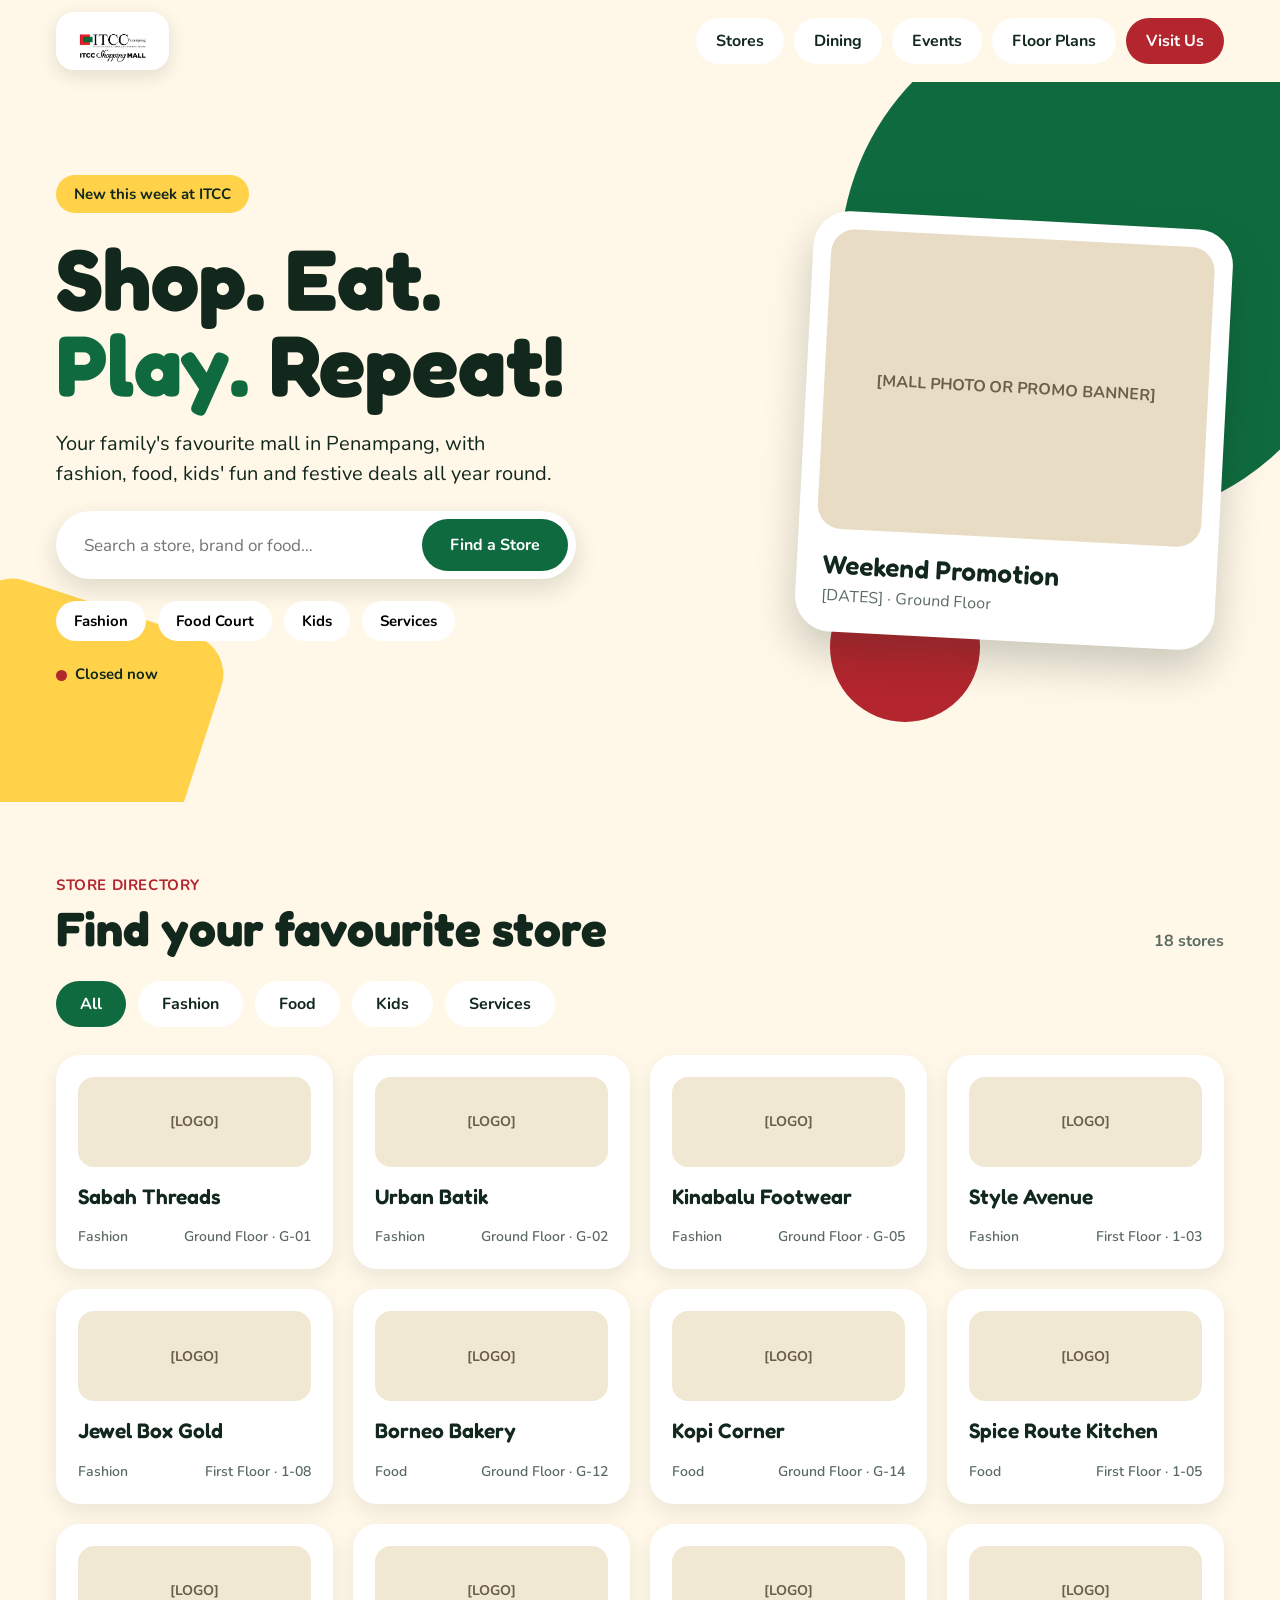
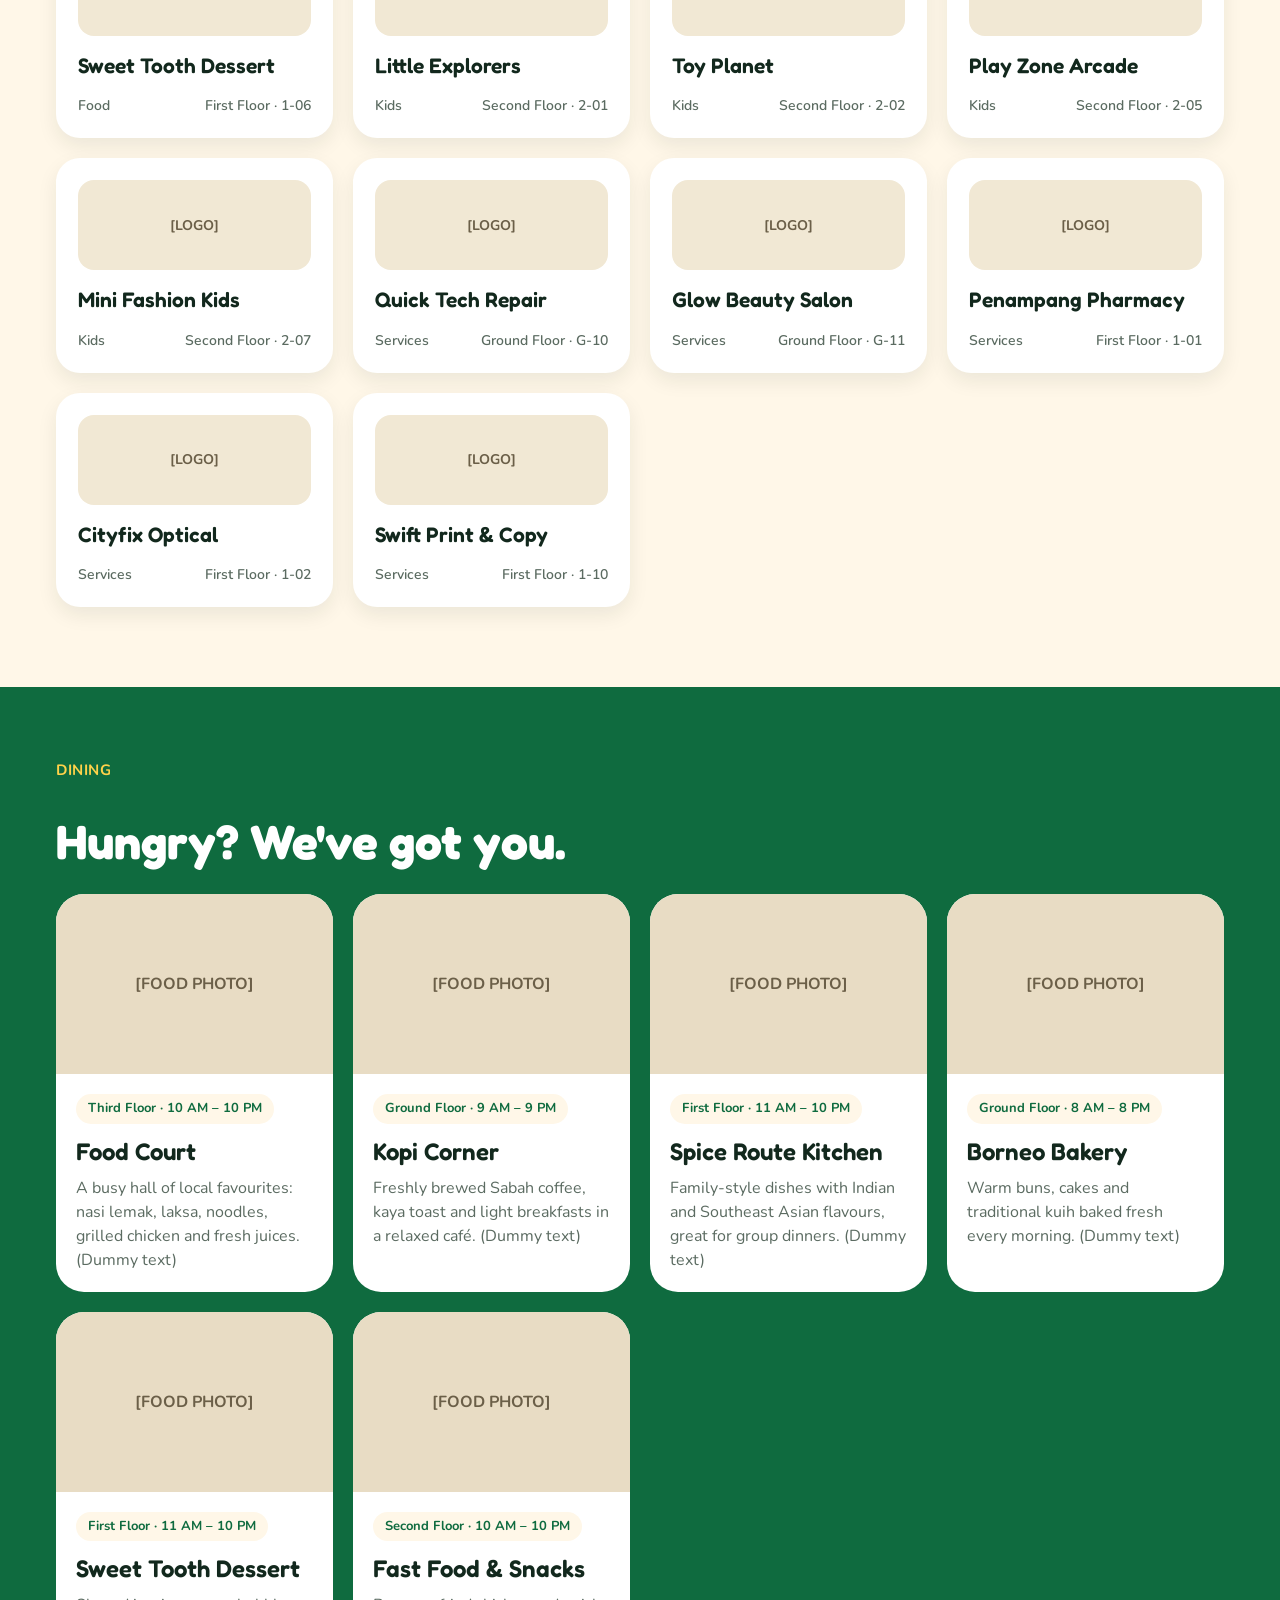
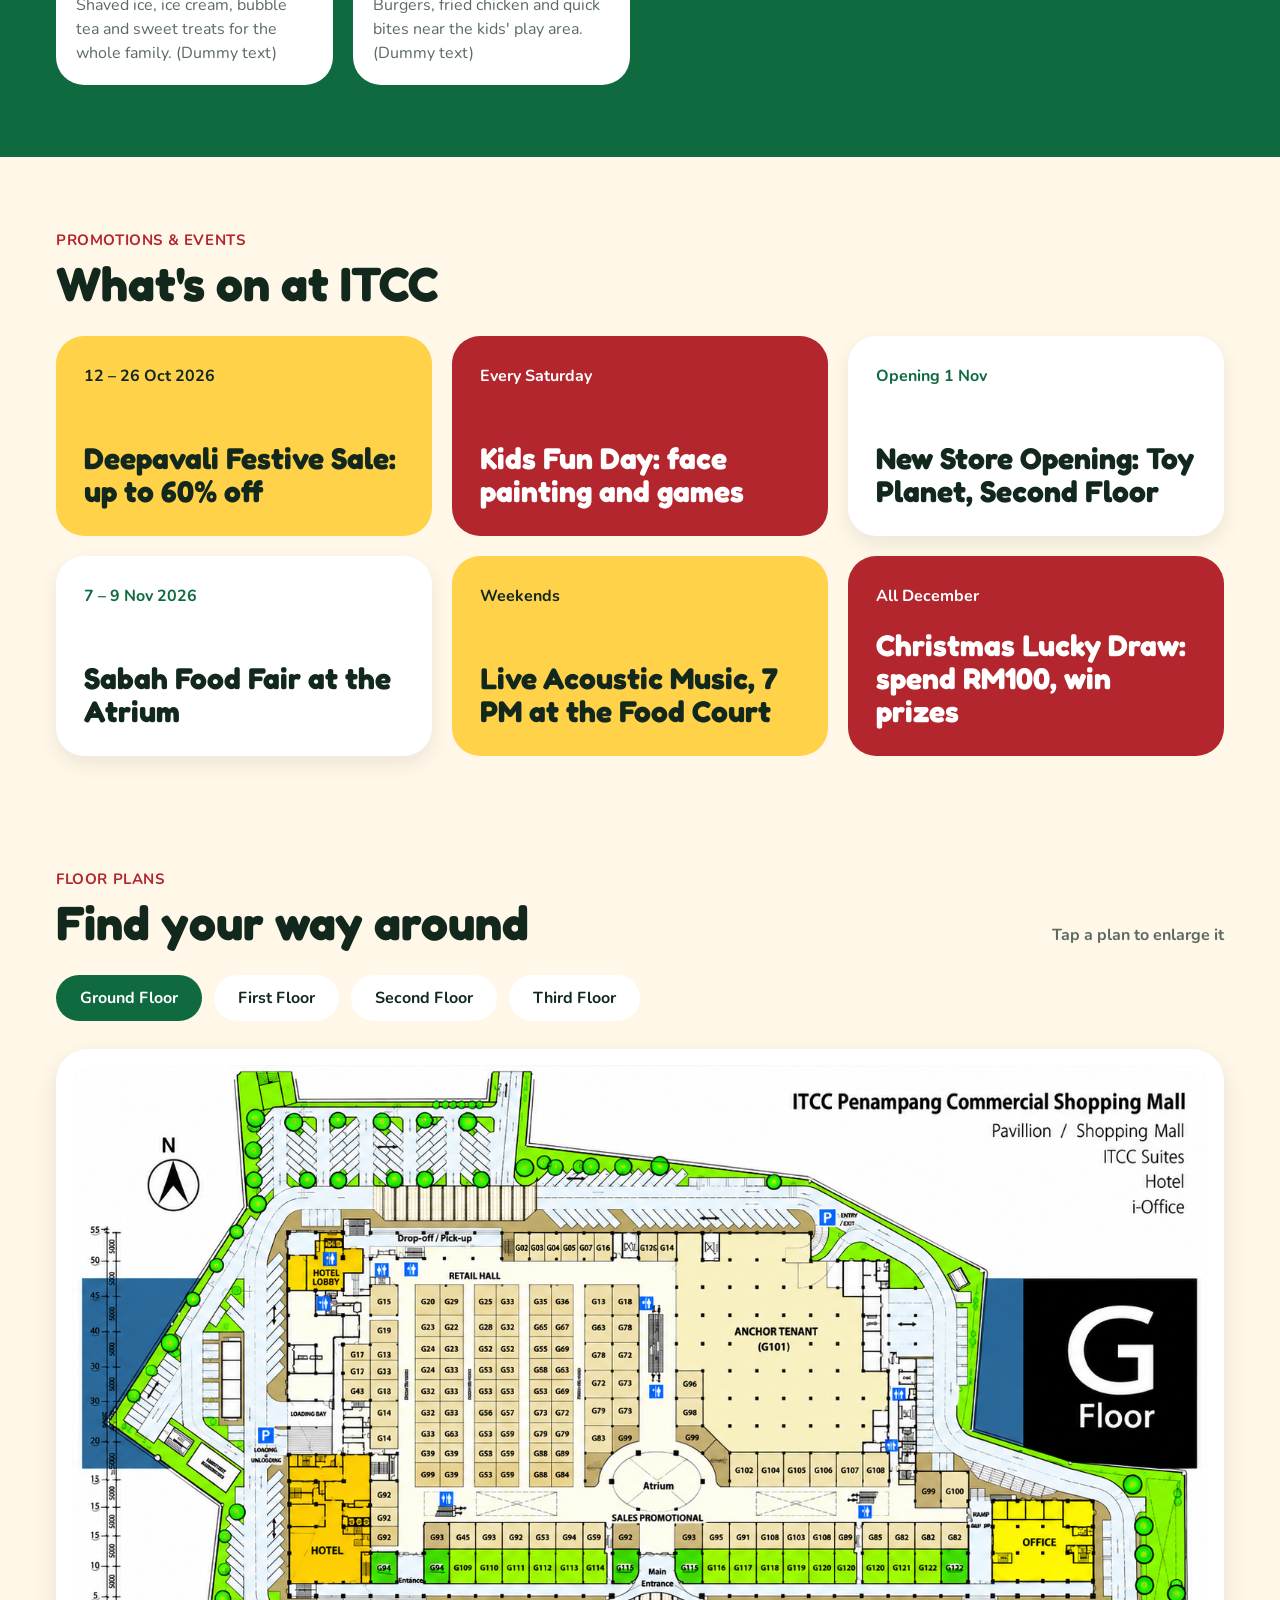
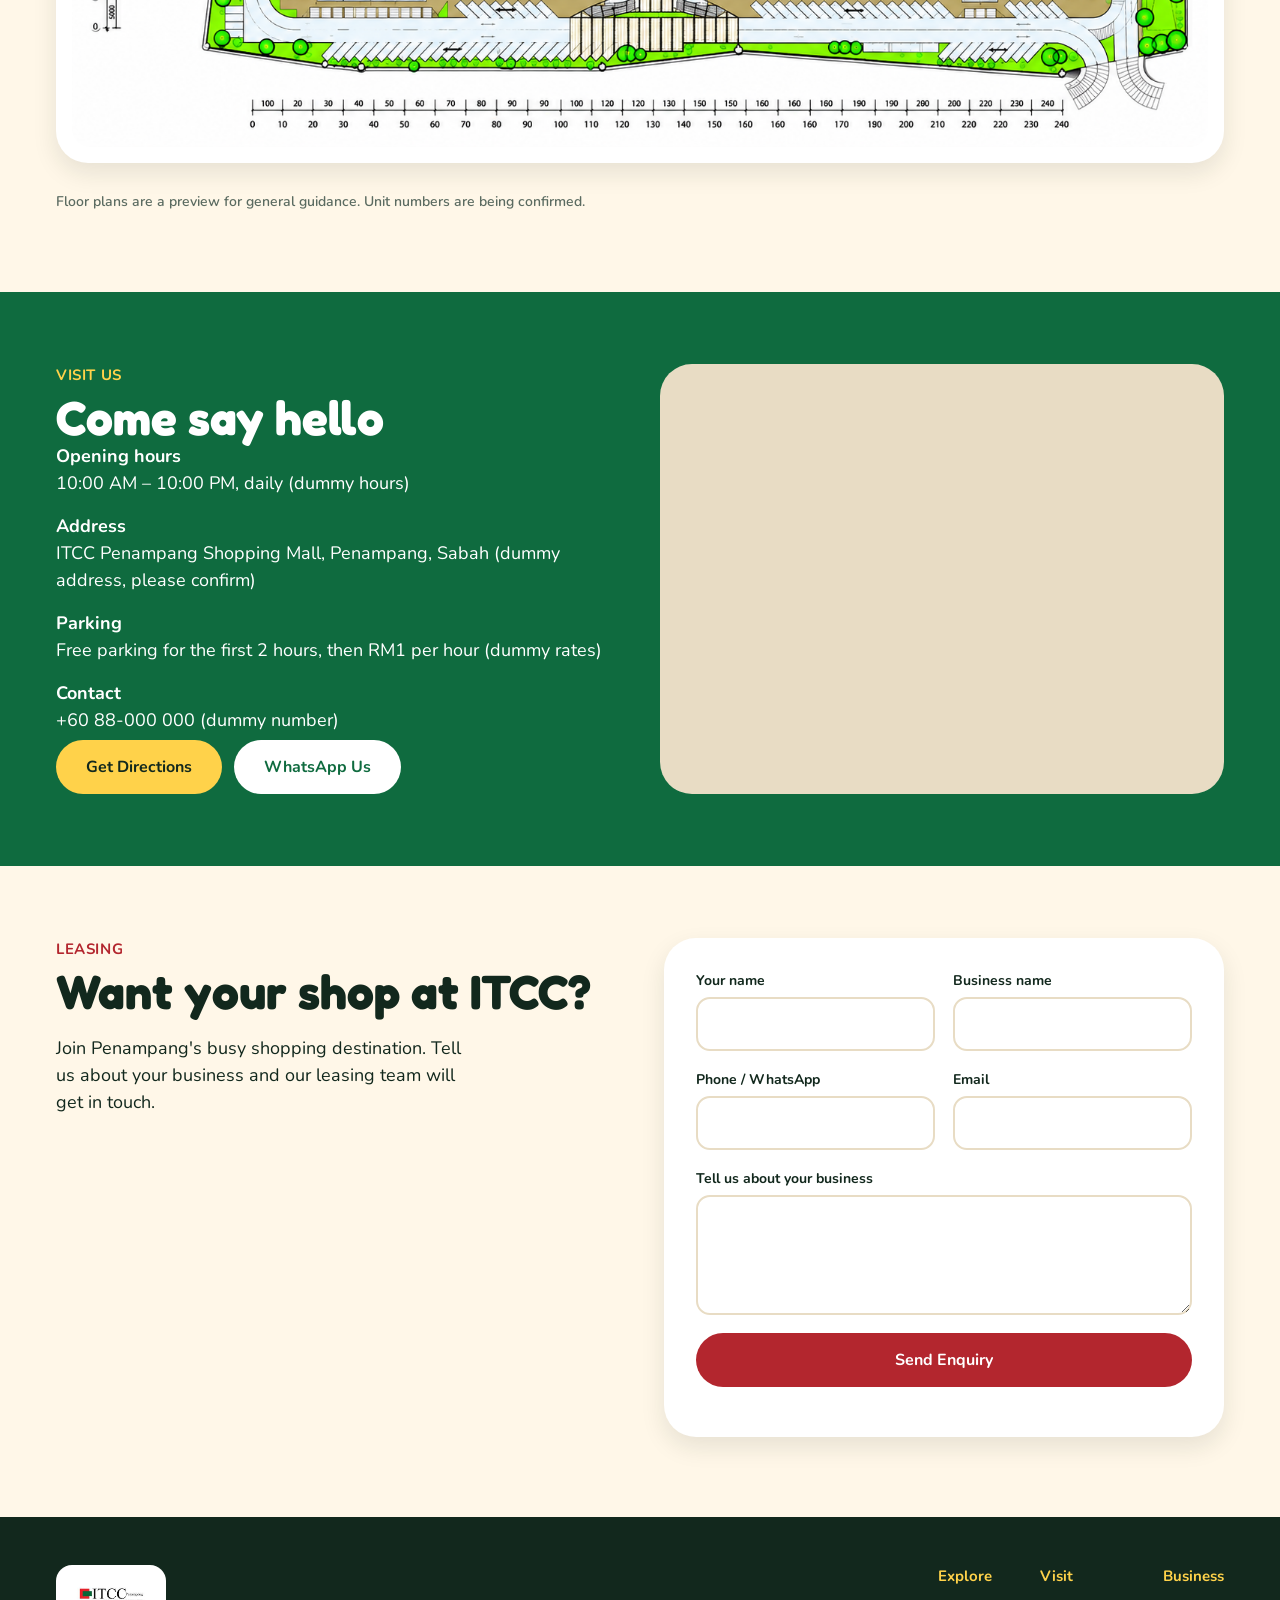
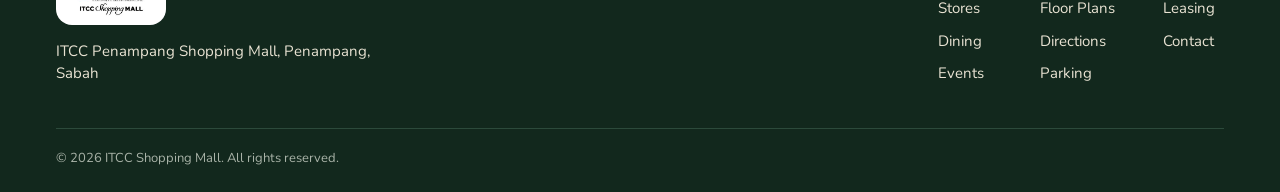
==== index.html @ f7f70efb "Merge Style B mall site with tabbed floor plans viewer" ====
<!doctype html>
<html lang="en">
<head>
<meta charset="utf-8">
<meta name="viewport" content="width=device-width, initial-scale=1">
<title>ITCC Penampang Shopping Mall</title>
<meta name="description" content="Shop, dine and play at ITCC Shopping Mall, Penampang, Sabah. Store directory, dining, events, mall map and leasing enquiries.">
<link rel="icon" href="logo.png">
<link rel="preconnect" href="https://fonts.googleapis.com">
<link href="https://fonts.googleapis.com/css2?family=Fredoka:wght@500;600;700&family=Nunito:wght@400;600;700&display=swap" rel="stylesheet">
<link rel="stylesheet" href="styles.css">
</head>
<body>

<header class="topbar">
  <a class="brand" href="#top"><img src="logo.png" alt="ITCC Penampang Shopping Mall"></a>
  <button class="menu-btn" id="menuBtn" aria-label="Open menu" aria-expanded="false">Menu</button>
  <nav id="nav" class="nav">
    <a href="#stores">Stores</a>
    <a href="#dining">Dining</a>
    <a href="#events">Events</a>
    <a href="#floorplans">Floor Plans</a>
    <a href="#visit" class="nav-cta">Visit Us</a>
  </nav>
</header>

<main id="top">

<section class="hero">
  <div class="blob blob-green"></div>
  <div class="blob blob-red"></div>
  <div class="blob blob-yellow"></div>
  <div class="hero-text">
    <span class="pill-tag">New this week at ITCC</span>
    <h1>Shop. Eat.<br><span class="green">Play.</span> Repeat!</h1>
    <p>Your family's favourite mall in Penampang, with fashion, food, kids' fun and festive deals all year round.</p>
    <form class="search" id="heroSearch" role="search">
      <label for="heroQ" class="sr">Search a store</label>
      <input id="heroQ" type="search" placeholder="Search a store, brand or food…">
      <button type="submit">Find a Store</button>
    </form>
    <div class="chips">
      <button class="chip" data-cat="Fashion">Fashion</button>
      <button class="chip" data-cat="Food">Food Court</button>
      <button class="chip" data-cat="Kids">Kids</button>
      <button class="chip" data-cat="Services">Services</button>
    </div>
    <div class="open-now" id="openNow"></div>
  </div>
  <div class="hero-card">
    <div class="photo-ph">[MALL PHOTO OR PROMO BANNER]</div>
    <div class="hero-card-text"><strong>Weekend Promotion</strong><span>[DATES] · Ground Floor</span></div>
  </div>
</section>

<section class="section" id="stores">
  <div class="section-head">
    <div><div class="eyebrow">STORE DIRECTORY</div><h2>Find your favourite store</h2></div>
    <div class="result-count" id="resultCount" aria-live="polite"></div>
  </div>
  <div class="filters" id="filters" role="group" aria-label="Filter by category"></div>
  <div class="store-grid" id="storeGrid"></div>
</section>

<section class="band" id="dining">
  <div class="band-inner">
    <div class="eyebrow yellow">DINING</div>
    <h2>Hungry? We've got you.</h2>
    <div class="card-row">
      <article class="card"><div class="photo-ph">[FOOD PHOTO]</div><div class="card-body"><span class="tag">Third Floor · 10 AM – 10 PM</span><h3>Food Court</h3><p>A busy hall of local favourites: nasi lemak, laksa, noodles, grilled chicken and fresh juices. (Dummy text)</p></div></article>
      <article class="card"><div class="photo-ph">[FOOD PHOTO]</div><div class="card-body"><span class="tag">Ground Floor · 9 AM – 9 PM</span><h3>Kopi Corner</h3><p>Freshly brewed Sabah coffee, kaya toast and light breakfasts in a relaxed café. (Dummy text)</p></div></article>
      <article class="card"><div class="photo-ph">[FOOD PHOTO]</div><div class="card-body"><span class="tag">First Floor · 11 AM – 10 PM</span><h3>Spice Route Kitchen</h3><p>Family-style dishes with Indian and Southeast Asian flavours, great for group dinners. (Dummy text)</p></div></article>
      <article class="card"><div class="photo-ph">[FOOD PHOTO]</div><div class="card-body"><span class="tag">Ground Floor · 8 AM – 8 PM</span><h3>Borneo Bakery</h3><p>Warm buns, cakes and traditional kuih baked fresh every morning. (Dummy text)</p></div></article>
      <article class="card"><div class="photo-ph">[FOOD PHOTO]</div><div class="card-body"><span class="tag">First Floor · 11 AM – 10 PM</span><h3>Sweet Tooth Dessert</h3><p>Shaved ice, ice cream, bubble tea and sweet treats for the whole family. (Dummy text)</p></div></article>
      <article class="card"><div class="photo-ph">[FOOD PHOTO]</div><div class="card-body"><span class="tag">Second Floor · 10 AM – 10 PM</span><h3>Fast Food &amp; Snacks</h3><p>Burgers, fried chicken and quick bites near the kids' play area. (Dummy text)</p></div></article>
    </div>
  </div>
</section>

<section class="section" id="events">
  <div class="section-head">
    <div><div class="eyebrow">PROMOTIONS &amp; EVENTS</div><h2>What's on at ITCC</h2></div>
  </div>
  <div class="event-row" id="eventRow"></div>
</section>

<section class="section" id="floorplans">
  <div class="section-head">
    <div><div class="eyebrow">FLOOR PLANS</div><h2>Find your way around</h2></div>
    <div class="result-count">Tap a plan to enlarge it</div>
  </div>
  <div class="filters" id="planTabs" role="tablist" aria-label="Choose floor">
    <button type="button" role="tab" id="ptab-g" aria-controls="ppanel-g" aria-selected="true" data-key="g">Ground Floor</button>
    <button type="button" role="tab" id="ptab-1" aria-controls="ppanel-1" aria-selected="false" tabindex="-1" data-key="1">First Floor</button>
    <button type="button" role="tab" id="ptab-2" aria-controls="ppanel-2" aria-selected="false" tabindex="-1" data-key="2">Second Floor</button>
    <button type="button" role="tab" id="ptab-3" aria-controls="ppanel-3" aria-selected="false" tabindex="-1" data-key="3">Third Floor</button>
  </div>
  <div class="plan-card">
    <div class="plan-panel" role="tabpanel" id="ppanel-g" aria-labelledby="ptab-g">
      <button type="button" class="plan-zoom" aria-label="Enlarge Ground Floor plan"><img src="images/ground-floor.png" alt="Ground Floor plan of ITCC Penampang Commercial Shopping Mall" width="1516" height="910"></button>
    </div>
    <div class="plan-panel" role="tabpanel" id="ppanel-1" aria-labelledby="ptab-1" hidden>
      <button type="button" class="plan-zoom" aria-label="Enlarge First Floor plan"><img src="images/first-floor.png" alt="First Floor plan of ITCC Penampang Commercial Shopping Mall" width="1614" height="833" loading="lazy"></button>
    </div>
    <div class="plan-panel" role="tabpanel" id="ppanel-2" aria-labelledby="ptab-2" hidden>
      <button type="button" class="plan-zoom" aria-label="Enlarge Second Floor plan"><img src="images/second-floor.png" alt="Second Floor plan of ITCC Penampang Commercial Shopping Mall" width="1612" height="833" loading="lazy"></button>
    </div>
    <div class="plan-panel" role="tabpanel" id="ppanel-3" aria-labelledby="ptab-3" hidden>
      <button type="button" class="plan-zoom" aria-label="Enlarge Third Floor plan"><img src="images/third-floor.png" alt="Third Floor plan of ITCC Penampang Commercial Shopping Mall" width="1614" height="837" loading="lazy"></button>
    </div>
  </div>
  <p class="plan-note">Floor plans are a preview for general guidance. Unit numbers are being confirmed.</p>
</section>

<div class="lightbox" id="lightbox" role="dialog" aria-modal="true" aria-label="Enlarged floor plan" hidden>
  <button type="button" class="lightbox-close" id="lightboxClose" aria-label="Close">Close ✕</button>
  <div class="lightbox-scroll"><img id="lightboxImg" alt=""></div>
</div>

<section class="band" id="visit">
  <div class="band-inner two-col">
    <div>
      <div class="eyebrow yellow">VISIT US</div>
      <h2>Come say hello</h2>
      <dl class="visit-list">
        <div><dt>Opening hours</dt><dd>10:00 AM – 10:00 PM, daily (dummy hours)</dd></div>
        <div><dt>Address</dt><dd>ITCC Penampang Shopping Mall, Penampang, Sabah (dummy address, please confirm)</dd></div>
        <div><dt>Parking</dt><dd>Free parking for the first 2 hours, then RM1 per hour (dummy rates)</dd></div>
        <div><dt>Contact</dt><dd>+60 88-000 000 (dummy number)</dd></div>
      </dl>
      <div class="btn-row">
        <a class="btn yellow" href="https://www.google.com/maps/dir/?api=1&amp;destination=ITCC+Penampang+Shopping+Mall" target="_blank" rel="noopener">Get Directions</a>
        <a class="btn white" href="https://wa.me/60880000000" target="_blank" rel="noopener">WhatsApp Us</a>
      </div>
    </div>
    <div class="map-embed"><iframe title="Map showing ITCC Penampang Shopping Mall" src="https://www.google.com/maps?q=ITCC+Penampang+Shopping+Mall&amp;output=embed" loading="lazy" referrerpolicy="no-referrer-when-downgrade" allowfullscreen></iframe></div>
  </div>
</section>

<section class="section two-col" id="leasing">
  <div>
    <div class="eyebrow">LEASING</div>
    <h2>Want your shop at ITCC?</h2>
    <p class="lead">Join Penampang's busy shopping destination. Tell us about your business and our leasing team will get in touch.</p>
  </div>
  <form class="lease-form" id="leaseForm" novalidate>
    <div class="field"><label for="ln">Your name</label><input id="ln" name="name" type="text" required autocomplete="name"></div>
    <div class="field"><label for="lb">Business name</label><input id="lb" name="business" type="text" required></div>
    <div class="field"><label for="lp">Phone / WhatsApp</label><input id="lp" name="phone" type="tel" required autocomplete="tel"></div>
    <div class="field"><label for="le">Email</label><input id="le" name="email" type="email" required autocomplete="email"></div>
    <div class="field full"><label for="lm">Tell us about your business</label><textarea id="lm" name="message" rows="4"></textarea></div>
    <button class="btn red full" type="submit">Send Enquiry</button>
    <p class="form-note full" id="formNote" role="status"></p>
  </form>
</section>

</main>

<footer class="footer">
  <div class="footer-top">
    <div><img class="footer-logo" src="logo.png" alt="ITCC Penampang Shopping Mall"><p>ITCC Penampang Shopping Mall, Penampang, Sabah</p></div>
    <div class="footer-links">
      <div><b>Explore</b><a href="#stores">Stores</a><a href="#dining">Dining</a><a href="#events">Events</a></div>
      <div><b>Visit</b><a href="#floorplans">Floor Plans</a><a href="#visit">Directions</a><a href="#visit">Parking</a></div>
      <div><b>Business</b><a href="#leasing">Leasing</a><a href="#visit">Contact</a></div>
    </div>
  </div>
  <div class="copy">© <span id="yr"></span> ITCC Shopping Mall. All rights reserved.</div>
</footer>

<script src="stores.js"></script>
<script src="app.js"></script>
</body>
</html>
---- styles.css ----
:root{
  --green:#0f6b3f; --red:#b3262e; --yellow:#ffd24a; --cream:#fff7e8;
  --ink:#12281d; --muted:#5b6b61; --sand:#e8dcc4; --white:#fff;
  --radius:28px;
}
*{box-sizing:border-box}
html{scroll-behavior:smooth}
body{margin:0;font-family:'Nunito',sans-serif;background:var(--cream);color:var(--ink);line-height:1.5}
img{max-width:100%}
a{color:inherit;text-decoration:none}
a:hover{color:var(--red)}
h1,h2,h3{font-family:'Fredoka',sans-serif;margin:0}
.sr{position:absolute;width:1px;height:1px;overflow:hidden;clip:rect(0 0 0 0)}
:focus-visible{outline:3px solid var(--red);outline-offset:2px}

/* top bar */
.topbar{position:sticky;top:0;z-index:20;display:flex;align-items:center;justify-content:space-between;gap:16px;padding:12px 56px;background:rgba(255,247,232,.92);backdrop-filter:blur(8px)}
.brand{background:#fff;padding:6px 16px;border-radius:18px;box-shadow:0 6px 18px rgba(18,40,29,.12);display:flex}
.brand img{height:46px;display:block}
.nav{display:flex;gap:10px;font-weight:700}
.nav a{background:#fff;padding:11px 20px;border-radius:999px}
.nav a:hover{background:var(--sand);color:var(--ink)}
.nav .nav-cta{background:var(--red);color:#fff}
.nav .nav-cta:hover{background:#8f1d24;color:#fff}
.menu-btn{display:none;border:0;background:var(--green);color:#fff;font:700 16px 'Nunito',sans-serif;padding:11px 20px;border-radius:999px;cursor:pointer}

/* hero */
.hero{position:relative;overflow:hidden;display:flex;flex-wrap:wrap;align-items:center;gap:40px;padding:56px 56px 80px;min-height:720px}
.blob{position:absolute;z-index:0}
.blob-green{right:-80px;top:-80px;width:520px;height:520px;border-radius:50%;background:var(--green)}
.blob-red{right:300px;bottom:80px;width:150px;height:150px;border-radius:50%;background:var(--red)}
.blob-yellow{left:-60px;bottom:-60px;width:260px;height:260px;border-radius:40px;background:var(--yellow);transform:rotate(18deg)}
.hero-text,.hero-card{position:relative;z-index:1}
.hero-text{flex:1 1 520px;display:flex;flex-direction:column;gap:22px}
.pill-tag{align-self:flex-start;background:var(--yellow);padding:8px 18px;border-radius:999px;font-weight:700;font-size:15px}
.hero h1{font-size:clamp(48px,8vw,86px);line-height:1}
.green{color:var(--green)}
.hero p{margin:0;font-size:20px;max-width:500px}
.search{display:flex;gap:8px;background:#fff;border-radius:999px;padding:8px;max-width:520px;box-shadow:0 10px 24px rgba(18,40,29,.14)}
.search input{flex:1;min-width:0;border:0;background:transparent;padding:0 20px;font:17px 'Nunito',sans-serif;color:var(--ink)}
.search input:focus-visible{outline:none}
.search button{border:0;background:var(--green);color:#fff;font:700 16px 'Nunito',sans-serif;padding:15px 28px;border-radius:999px;cursor:pointer;white-space:nowrap}
.search button:hover{background:#0b5632}
.chips{display:flex;flex-wrap:wrap;gap:12px}
.chip{border:0;background:#fff;font:700 15px 'Nunito',sans-serif;padding:10px 18px;border-radius:999px;cursor:pointer}
.chip:hover{background:var(--sand)}
.open-now{font-weight:700;font-size:15px}
.open-now .dot{display:inline-block;width:11px;height:11px;border-radius:50%;margin-right:8px;vertical-align:middle}
.hero-card{flex:1 1 380px;max-width:420px;margin:0 auto;background:#fff;border-radius:36px;padding:18px;box-shadow:0 20px 40px rgba(18,40,29,.22);transform:rotate(3deg)}
.hero-card-text{padding:16px 8px 6px;display:flex;flex-direction:column}
.hero-card-text strong{font-family:'Fredoka',sans-serif;font-size:26px;font-weight:600}
.hero-card-text span{color:var(--muted)}
.photo-ph{display:flex;align-items:center;justify-content:center;text-align:center;background:var(--sand);color:#6b5f48;font-weight:700;padding:20px;min-height:180px}
.hero-card .photo-ph{height:300px;border-radius:24px}

/* sections */
.section{padding:72px 56px 40px;display:flex;flex-direction:column;gap:28px}
.section.two-col{flex-direction:row;flex-wrap:wrap;gap:48px;padding-bottom:80px}
.section.two-col>*{flex:1 1 360px}
.section-head{display:flex;flex-wrap:wrap;align-items:flex-end;justify-content:space-between;gap:16px}
.eyebrow{font-weight:700;color:var(--red);font-size:15px;letter-spacing:.04em}
.eyebrow.yellow{color:var(--yellow)}
h2{font-size:clamp(34px,5vw,48px);line-height:1.05;margin-top:6px}
.lead{font-size:18px;max-width:420px}
.result-count{font-weight:700;color:var(--muted)}

.filters{display:flex;flex-wrap:wrap;gap:12px}
.filters button{border:0;cursor:pointer;font:700 16px 'Nunito',sans-serif;padding:12px 24px;border-radius:999px;background:#fff;color:var(--ink)}
.filters button:hover{background:var(--sand)}
.filters button[aria-pressed="true"]{background:var(--green);color:#fff}

.store-grid{display:grid;grid-template-columns:repeat(auto-fill,minmax(220px,1fr));gap:20px}
.store{background:#fff;border-radius:24px;padding:22px;box-shadow:0 8px 20px rgba(18,40,29,.08);display:flex;flex-direction:column;gap:14px}
.store .logo-ph{height:90px;border-radius:16px;background:#f1e8d4;display:flex;align-items:center;justify-content:center;color:#6b5f48;font-weight:700;font-size:14px;overflow:hidden}
.store .logo-ph img{max-height:100%;object-fit:contain}
.store h3{font-size:21px;font-weight:600}
.store .meta{display:flex;justify-content:space-between;font-size:14px;color:var(--muted);font-weight:600}
.empty{grid-column:1/-1;background:#fff;border-radius:24px;padding:32px;text-align:center;font-weight:700}

/* band */
.band{background:var(--green);color:#fff;margin-top:40px}
.band-inner{padding:72px 56px;display:flex;flex-direction:column;gap:28px}
.band-inner.two-col{flex-direction:row;flex-wrap:wrap;gap:40px}
.band-inner.two-col>*{flex:1 1 380px}
.card-row{display:grid;grid-template-columns:repeat(auto-fit,minmax(260px,1fr));gap:20px}
.card{background:#fff;color:var(--ink);border-radius:var(--radius);overflow:hidden}
.card .photo-ph{min-height:180px}
.card-body{padding:20px}
.card-body h3{font-size:24px;font-weight:600}
.card-body p{margin:6px 0 0;color:var(--muted)}

/* events */
.event-row{display:grid;grid-template-columns:repeat(auto-fit,minmax(280px,1fr));gap:20px}
.event{border-radius:var(--radius);padding:28px;min-height:200px;display:flex;flex-direction:column;justify-content:space-between}
.event .date{font-weight:700}
.event h3{font-size:30px;font-weight:700;line-height:1.1}
.event.yellow{background:var(--yellow)}
.event.red{background:var(--red);color:#fff}
.event.white{background:#fff;box-shadow:0 8px 20px rgba(18,40,29,.08)}
.event.white .date{color:var(--green)}

/* map */
.map-box{background:#fff;border-radius:32px;min-height:340px;box-shadow:0 10px 24px rgba(18,40,29,.1);display:flex;flex-direction:column;align-items:center;justify-content:center;gap:10px;text-align:center;padding:24px;color:#6b5f48;font-weight:700}
.map-box h3{font-size:32px;color:var(--green)}
.map-box p{margin:0}

/* visit */
.visit-list{margin:0;display:flex;flex-direction:column;gap:16px;font-size:18px}
.visit-list dt{font-weight:700}
.visit-list dd{margin:0}
.btn-row{display:flex;flex-wrap:wrap;gap:12px;margin-top:6px}
.btn{display:inline-block;border:0;border-radius:999px;padding:16px 30px;font:700 16px 'Nunito',sans-serif;cursor:pointer;text-align:center}
.btn.yellow{background:var(--yellow);color:var(--ink)}
.btn.white{background:#fff;color:var(--green)}
.btn.red{background:var(--red);color:#fff}
.btn.red:hover{background:#8f1d24;color:#fff}
.btn.yellow:hover,.btn.white:hover{color:var(--red)}
.map-embed{min-height:380px;background:var(--sand);border-radius:32px;overflow:hidden;display:flex}
.map-embed iframe{border:0;width:100%;min-height:380px;flex:1}
.card .tag{display:inline-block;background:var(--cream);color:var(--green);font-weight:700;font-size:13px;padding:5px 12px;border-radius:999px;margin-bottom:10px}

/* form */
.lease-form{background:#fff;border-radius:32px;padding:32px;box-shadow:0 10px 24px rgba(18,40,29,.1);display:grid;grid-template-columns:repeat(auto-fit,minmax(220px,1fr));gap:18px}
.field{display:flex;flex-direction:column;gap:6px}
.field.full,.full{grid-column:1/-1}
.field label{font-weight:700;font-size:14px}
.field input,.field textarea{border:2px solid var(--sand);border-radius:14px;padding:14px;font:16px 'Nunito',sans-serif;color:var(--ink);background:#fff}
.field input:focus,.field textarea:focus{border-color:var(--green);outline:none}
.field .err{color:var(--red);font-size:13px;font-weight:700;min-height:0}
.form-note{margin:0;font-weight:700}

/* footer */
.footer{background:var(--ink);color:#e9e3d3;padding:48px 56px 24px}
.footer-top{display:flex;flex-wrap:wrap;gap:40px;justify-content:space-between}
.footer-logo{height:44px;background:#fff;padding:8px 16px;border-radius:16px;box-sizing:content-box;display:block}
.footer p{max-width:320px;font-size:15px}
.footer-links{display:flex;flex-wrap:wrap;gap:48px;font-size:15px}
.footer-links div{display:flex;flex-direction:column;gap:10px}
.footer-links b{color:var(--yellow)}
.footer a:hover{color:var(--yellow)}
.copy{border-top:1px solid #2c4a3b;margin-top:28px;padding-top:20px;font-size:13px;color:#a9b3a8}

/* mobile */
@media (max-width:820px){
  .topbar{padding:12px 20px}
  .menu-btn{display:block}
  .nav{display:none;position:absolute;left:0;right:0;top:100%;background:var(--cream);flex-direction:column;padding:12px 20px 20px;box-shadow:0 12px 20px rgba(18,40,29,.12)}
  .nav.open{display:flex}
  .hero,.section,.band-inner,.footer{padding-left:20px;padding-right:20px}
  .hero{padding-top:32px;padding-bottom:56px}
  .blob-green{width:320px;height:320px;right:-120px;top:-100px}
  .hero-card{transform:none}
}
@media (prefers-reduced-motion:reduce){html{scroll-behavior:auto}}

/* floor plans */
.plan-card{background:#fff;border-radius:32px;padding:16px;box-shadow:0 10px 24px rgba(18,40,29,.1)}
.plan-panel[hidden]{display:none}
.plan-zoom{display:block;width:100%;border:0;padding:0;background:transparent;border-radius:20px;overflow:hidden;cursor:zoom-in}
.plan-zoom img{display:block;width:100%;height:auto}
.plan-note{margin:0;color:var(--muted);font-size:14px;font-weight:600}
.lightbox{position:fixed;inset:0;z-index:50;background:rgba(18,40,29,.92);display:flex;flex-direction:column}
.lightbox[hidden]{display:none}
.lightbox-close{align-self:flex-end;margin:14px;border:0;border-radius:999px;background:var(--yellow);color:var(--ink);font:700 16px 'Nunito',sans-serif;padding:12px 22px;cursor:pointer}
.lightbox-scroll{flex:1;overflow:auto;padding:0 14px 20px;-webkit-overflow-scrolling:touch}
.lightbox-scroll img{display:block;width:max(100%,1100px);max-width:none;height:auto;margin:0 auto;background:#fff;border-radius:12px}

/* keep anchored headings clear of the sticky header */
.section,.band{scroll-margin-top:84px}
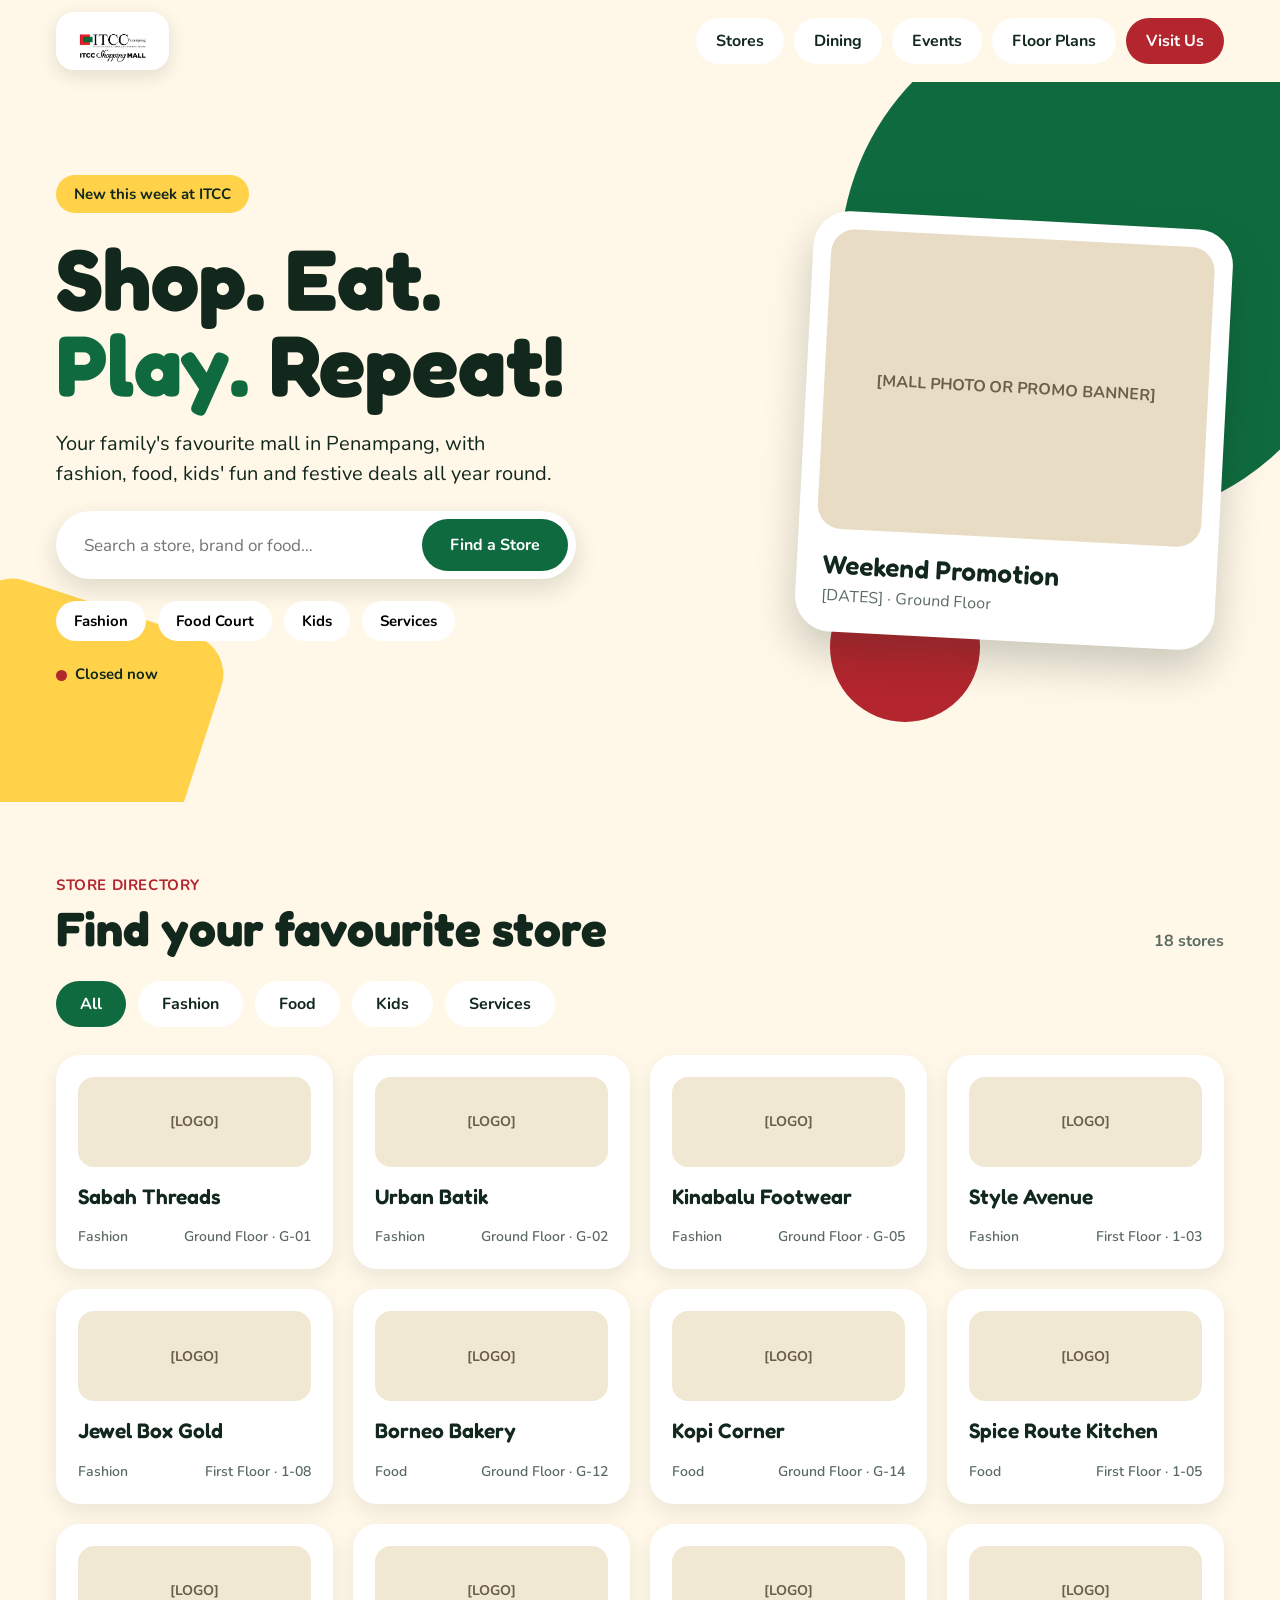
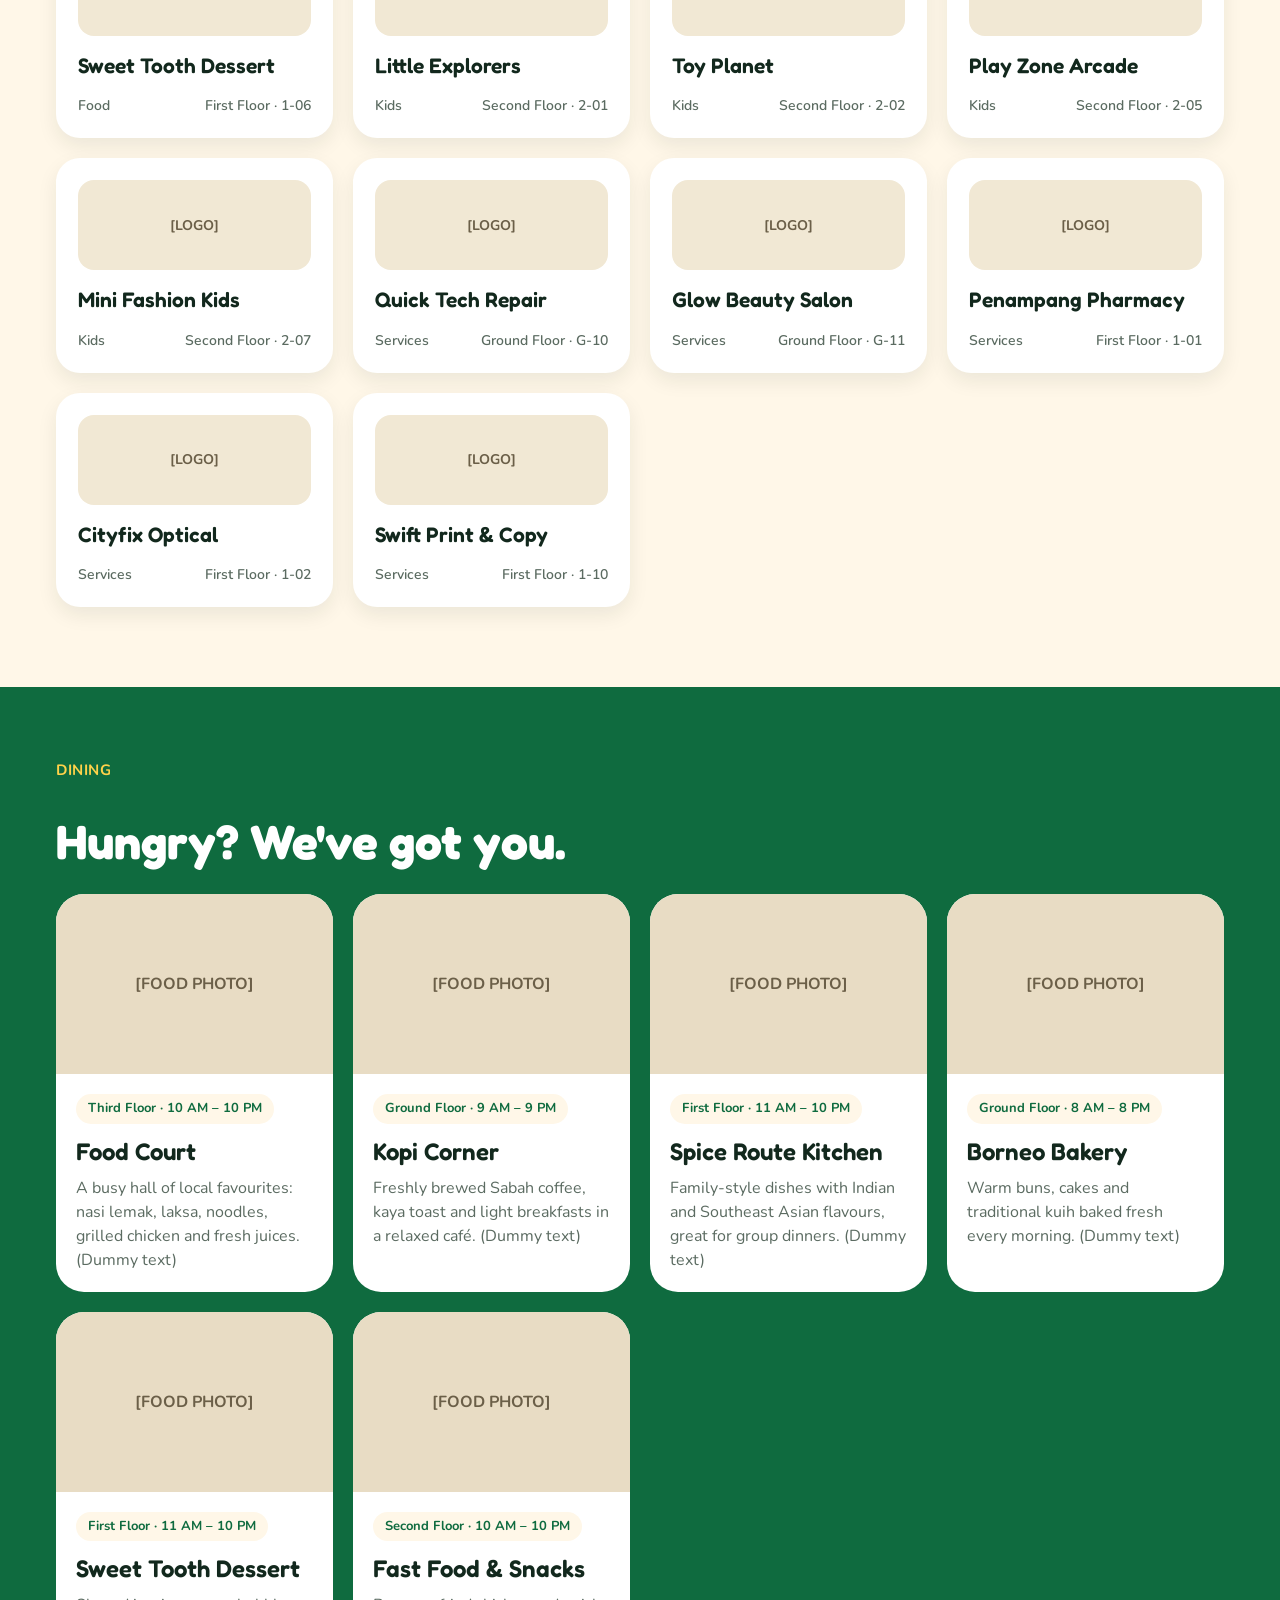
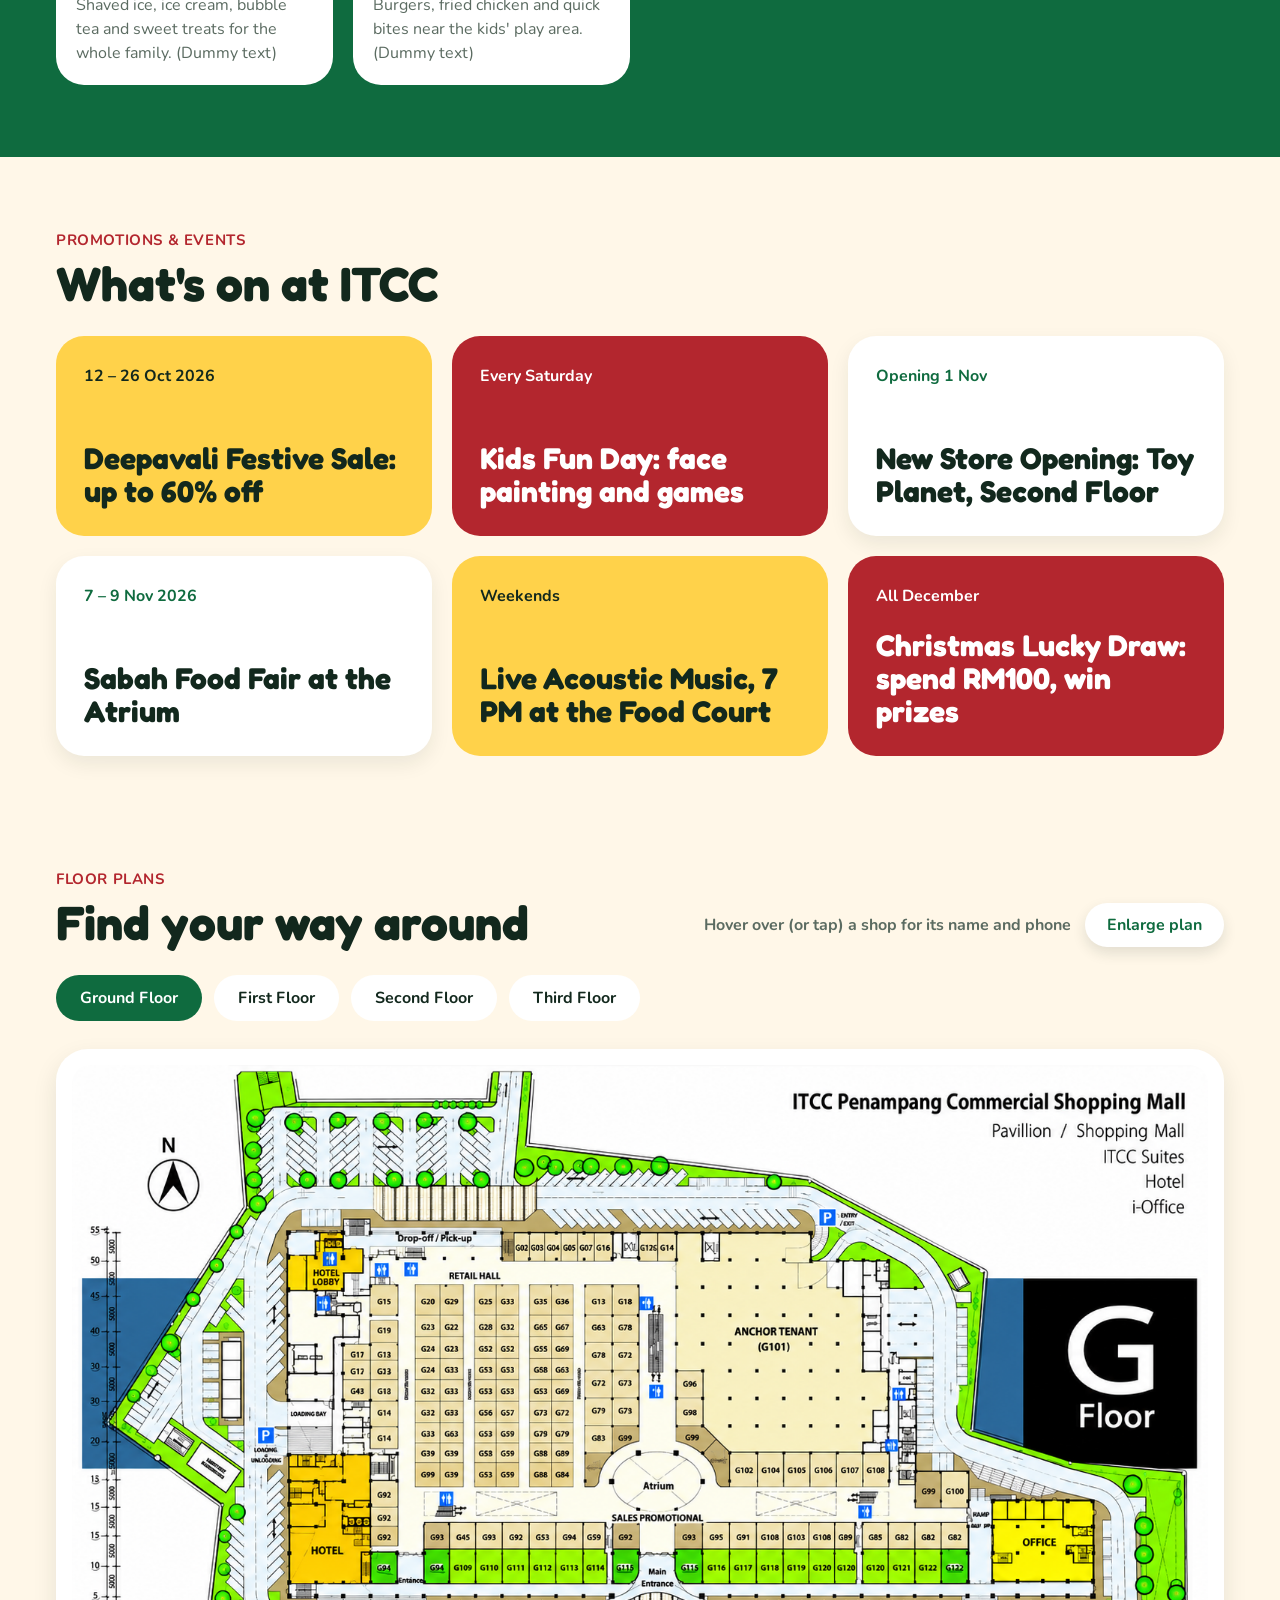
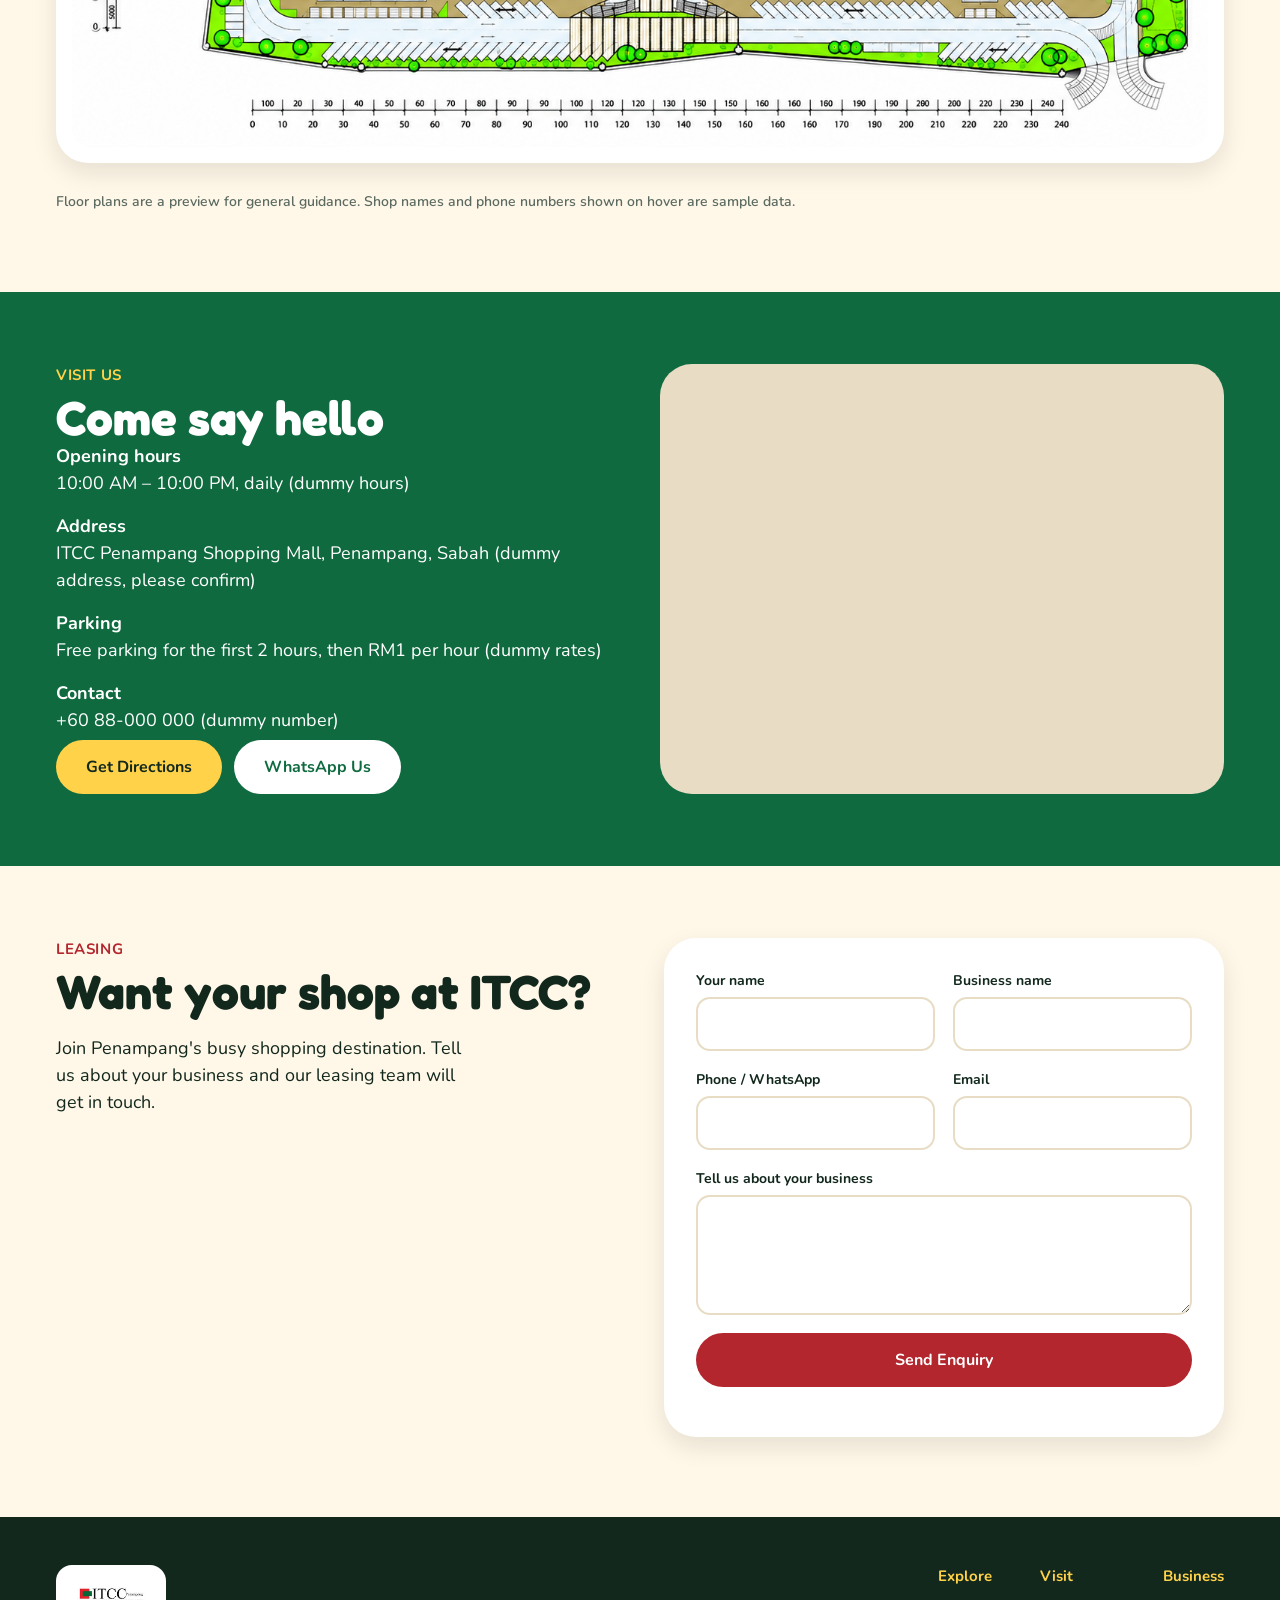
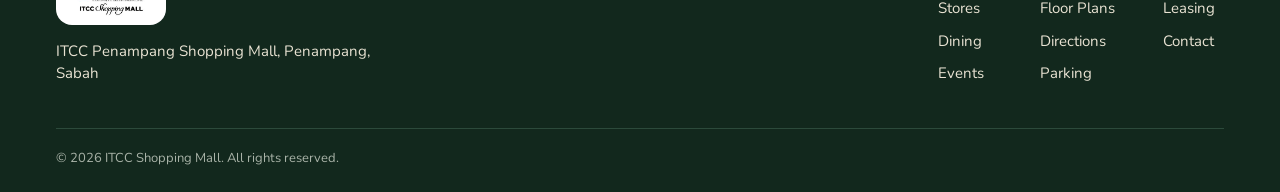
==== commit bc79500e: "Add 3D hover shop lots with name and phone tooltip on floor plans" ====
--- a/index.html
+++ b/index.html
@@ -87,7 +87,7 @@
 <section class="section" id="floorplans">
   <div class="section-head">
     <div><div class="eyebrow">FLOOR PLANS</div><h2>Find your way around</h2></div>
-    <div class="result-count">Tap a plan to enlarge it</div>
+    <div class="plan-tools"><span class="result-count">Hover over (or tap) a shop for its name and phone</span><button type="button" class="btn white" id="enlargeBtn">Enlarge plan</button></div>
   </div>
   <div class="filters" id="planTabs" role="tablist" aria-label="Choose floor">
     <button type="button" role="tab" id="ptab-g" aria-controls="ppanel-g" aria-selected="true" data-key="g">Ground Floor</button>
@@ -97,24 +97,24 @@
   </div>
   <div class="plan-card">
     <div class="plan-panel" role="tabpanel" id="ppanel-g" aria-labelledby="ptab-g">
-      <button type="button" class="plan-zoom" aria-label="Enlarge Ground Floor plan"><img src="images/ground-floor.png" alt="Ground Floor plan of ITCC Penampang Commercial Shopping Mall" width="1516" height="910"></button>
+      <div class="plan-wrap" data-floor="g"><img src="images/ground-floor.png" alt="Ground Floor plan of ITCC Penampang Commercial Shopping Mall" width="1516" height="910"><div class="lots" aria-hidden="true"></div></div>
     </div>
     <div class="plan-panel" role="tabpanel" id="ppanel-1" aria-labelledby="ptab-1" hidden>
-      <button type="button" class="plan-zoom" aria-label="Enlarge First Floor plan"><img src="images/first-floor.png" alt="First Floor plan of ITCC Penampang Commercial Shopping Mall" width="1614" height="833" loading="lazy"></button>
+      <div class="plan-wrap" data-floor="1"><img src="images/first-floor.png" alt="First Floor plan of ITCC Penampang Commercial Shopping Mall" width="1614" height="833" loading="lazy"><div class="lots" aria-hidden="true"></div></div>
     </div>
     <div class="plan-panel" role="tabpanel" id="ppanel-2" aria-labelledby="ptab-2" hidden>
-      <button type="button" class="plan-zoom" aria-label="Enlarge Second Floor plan"><img src="images/second-floor.png" alt="Second Floor plan of ITCC Penampang Commercial Shopping Mall" width="1612" height="833" loading="lazy"></button>
+      <div class="plan-wrap" data-floor="2"><img src="images/second-floor.png" alt="Second Floor plan of ITCC Penampang Commercial Shopping Mall" width="1612" height="833" loading="lazy"><div class="lots" aria-hidden="true"></div></div>
     </div>
     <div class="plan-panel" role="tabpanel" id="ppanel-3" aria-labelledby="ptab-3" hidden>
-      <button type="button" class="plan-zoom" aria-label="Enlarge Third Floor plan"><img src="images/third-floor.png" alt="Third Floor plan of ITCC Penampang Commercial Shopping Mall" width="1614" height="837" loading="lazy"></button>
+      <div class="plan-wrap" data-floor="3"><img src="images/third-floor.png" alt="Third Floor plan of ITCC Penampang Commercial Shopping Mall" width="1614" height="837" loading="lazy"><div class="lots" aria-hidden="true"></div></div>
     </div>
   </div>
-  <p class="plan-note">Floor plans are a preview for general guidance. Unit numbers are being confirmed.</p>
+  <p class="plan-note">Floor plans are a preview for general guidance. Shop names and phone numbers shown on hover are sample data.</p>
 </section>
 
 <div class="lightbox" id="lightbox" role="dialog" aria-modal="true" aria-label="Enlarged floor plan" hidden>
   <button type="button" class="lightbox-close" id="lightboxClose" aria-label="Close">Close ✕</button>
-  <div class="lightbox-scroll"><img id="lightboxImg" alt=""></div>
+  <div class="lightbox-scroll"><div class="plan-wrap" id="lbWrap"><img id="lightboxImg" alt=""><div class="lots" id="lbLots" aria-hidden="true"></div></div></div>
 </div>
 
 <section class="band" id="visit">
@@ -168,7 +168,10 @@
   <div class="copy">© <span id="yr"></span> ITCC Shopping Mall. All rights reserved.</div>
 </footer>
 
+<div class="lot-tip" id="lotTip" role="tooltip" hidden></div>
 <script src="stores.js"></script>
+<script src="lots.js"></script>
+<script src="lot-shops.js"></script>
 <script src="app.js"></script>
 </body>
 </html>
--- a/styles.css
+++ b/styles.css
@@ -156,14 +156,34 @@
 /* floor plans */
 .plan-card{background:#fff;border-radius:32px;padding:16px;box-shadow:0 10px 24px rgba(18,40,29,.1)}
 .plan-panel[hidden]{display:none}
-.plan-zoom{display:block;width:100%;border:0;padding:0;background:transparent;border-radius:20px;overflow:hidden;cursor:zoom-in}
-.plan-zoom img{display:block;width:100%;height:auto}
 .plan-note{margin:0;color:var(--muted);font-size:14px;font-weight:600}
 .lightbox{position:fixed;inset:0;z-index:50;background:rgba(18,40,29,.92);display:flex;flex-direction:column}
 .lightbox[hidden]{display:none}
 .lightbox-close{align-self:flex-end;margin:14px;border:0;border-radius:999px;background:var(--yellow);color:var(--ink);font:700 16px 'Nunito',sans-serif;padding:12px 22px;cursor:pointer}
 .lightbox-scroll{flex:1;overflow:auto;padding:0 14px 20px;-webkit-overflow-scrolling:touch}
-.lightbox-scroll img{display:block;width:max(100%,1100px);max-width:none;height:auto;margin:0 auto;background:#fff;border-radius:12px}
 
 /* keep anchored headings clear of the sticky header */
 .section,.band{scroll-margin-top:84px}
+
+/* interactive shop lots (3D hover) */
+.plan-tools{display:flex;flex-wrap:wrap;align-items:center;gap:14px}
+.plan-tools .btn{padding:11px 22px;box-shadow:0 6px 14px rgba(18,40,29,.12)}
+.plan-wrap{position:relative;border-radius:20px;overflow:visible}
+.plan-wrap>img{display:block;width:100%;height:auto;border-radius:20px}
+.lots{position:absolute;inset:0;perspective:800px;pointer-events:none}
+.lot{position:absolute;pointer-events:auto;cursor:pointer;border-radius:3px;
+  transform-style:preserve-3d;transform:translateZ(0);
+  transition:transform .16s ease-out,box-shadow .16s ease-out,background-color .16s}
+.lot.is-active{z-index:5;background:rgba(15,107,63,.30);
+  box-shadow:0 0 0 2px var(--green),0 16px 18px rgba(18,40,29,.45);
+  transform:translateZ(22px) rotateX(var(--rx,0deg)) rotateY(var(--ry,0deg)) scale(1.1)}
+.lightbox .plan-wrap{width:max(100%,1100px);margin:0 auto}
+.lightbox .plan-wrap>img{background:#fff;border-radius:12px}
+.lot-tip{position:fixed;z-index:80;pointer-events:none;background:var(--ink);color:#fff;border-radius:16px;
+  padding:12px 16px;min-width:170px;max-width:260px;display:flex;flex-direction:column;gap:4px;
+  box-shadow:0 12px 28px rgba(18,40,29,.4);font-size:14px}
+.lot-tip[hidden]{display:none}
+.lot-tip strong{font-family:'Fredoka',sans-serif;font-size:18px;font-weight:600;line-height:1.15}
+.lot-tip .tip-floor{color:var(--yellow);font-weight:700;font-size:12px;letter-spacing:.03em}
+.lot-tip .tip-phone{font-weight:600}
+@media (prefers-reduced-motion:reduce){.lot{transition:none}.lot.is-active{transform:none}}
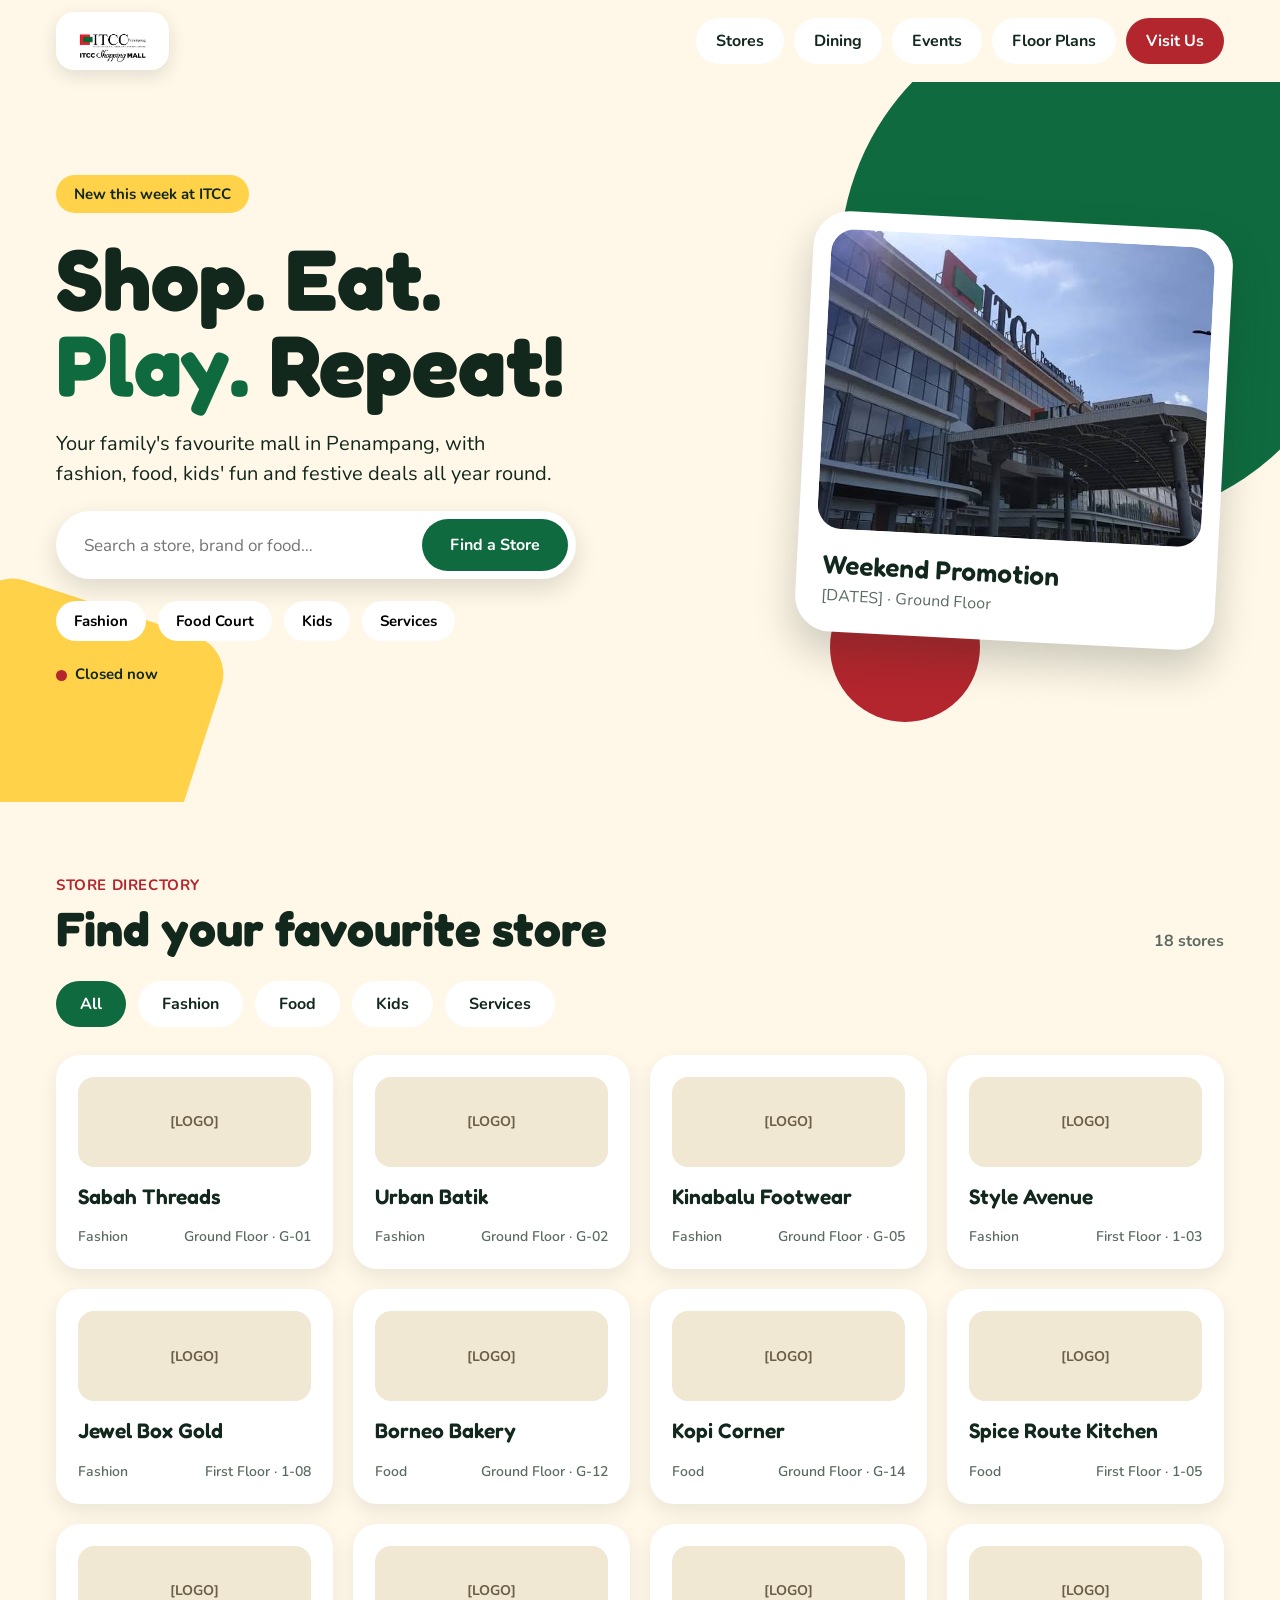
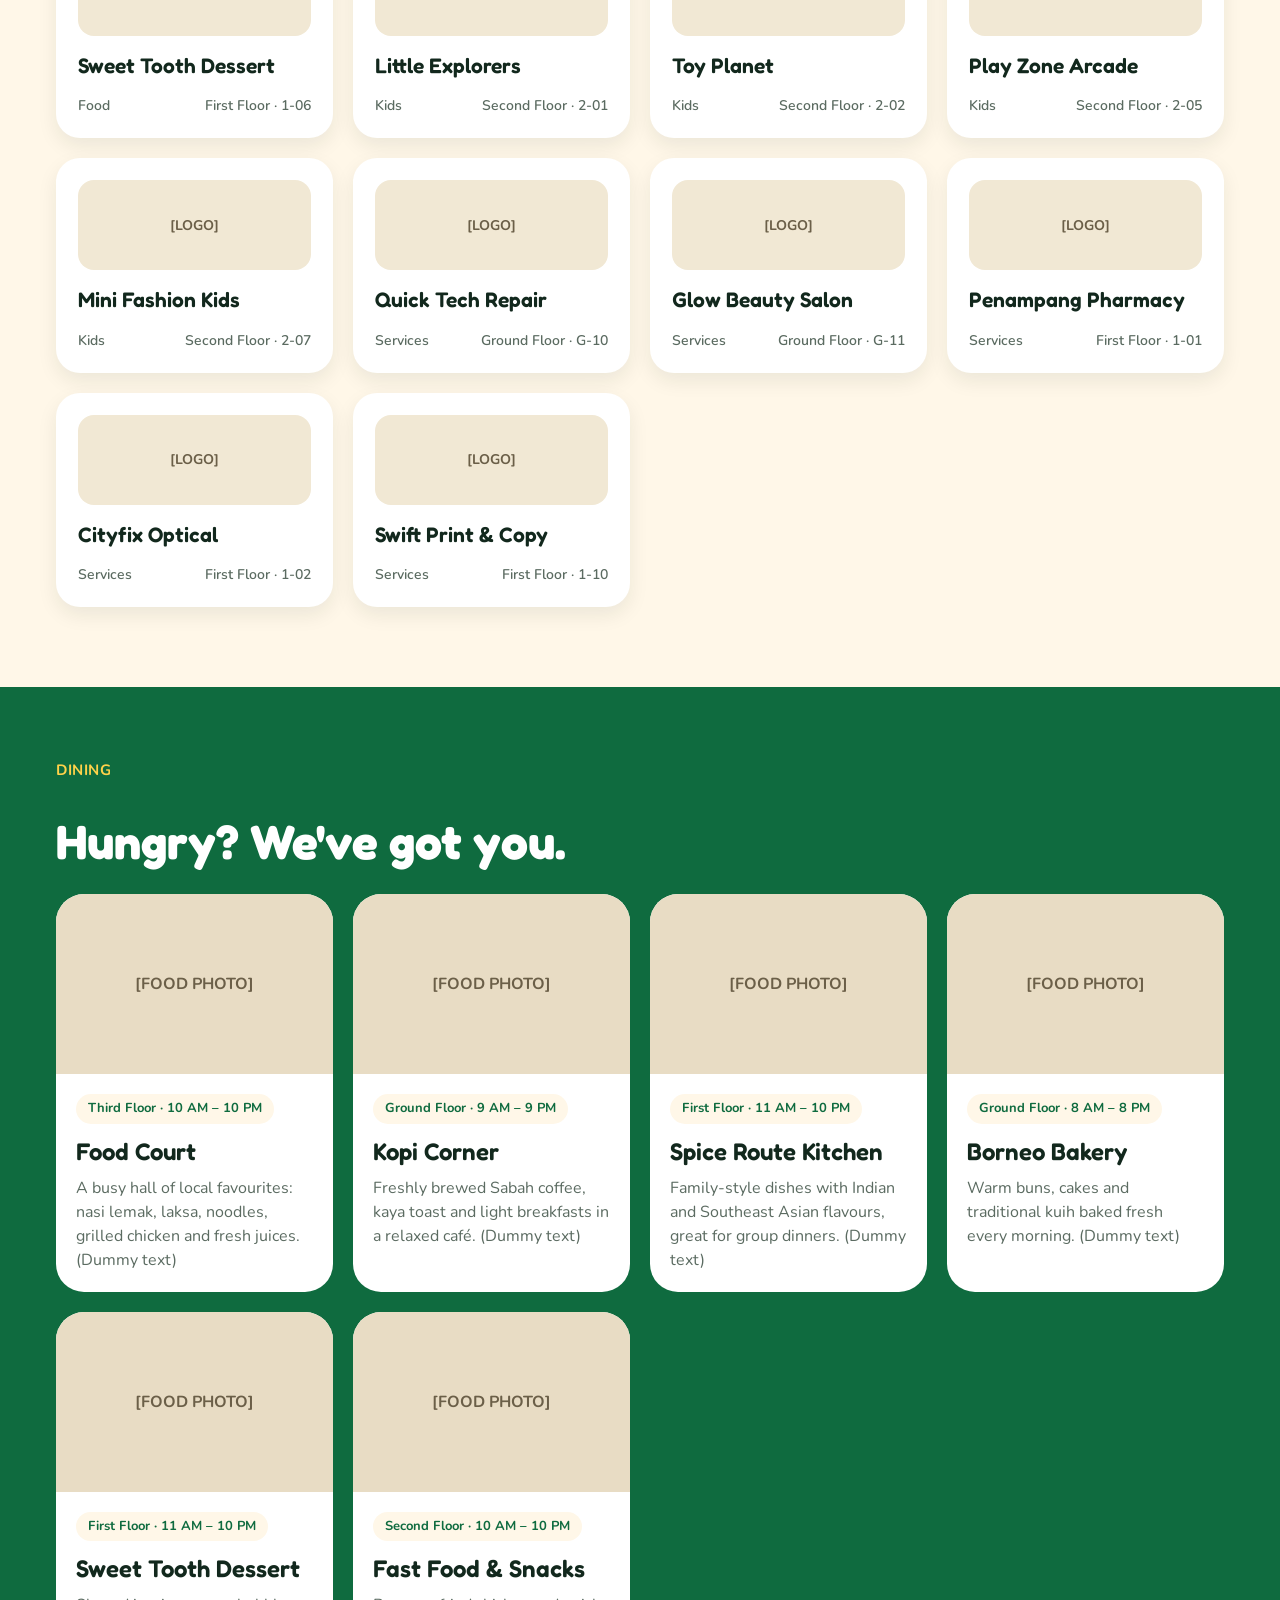
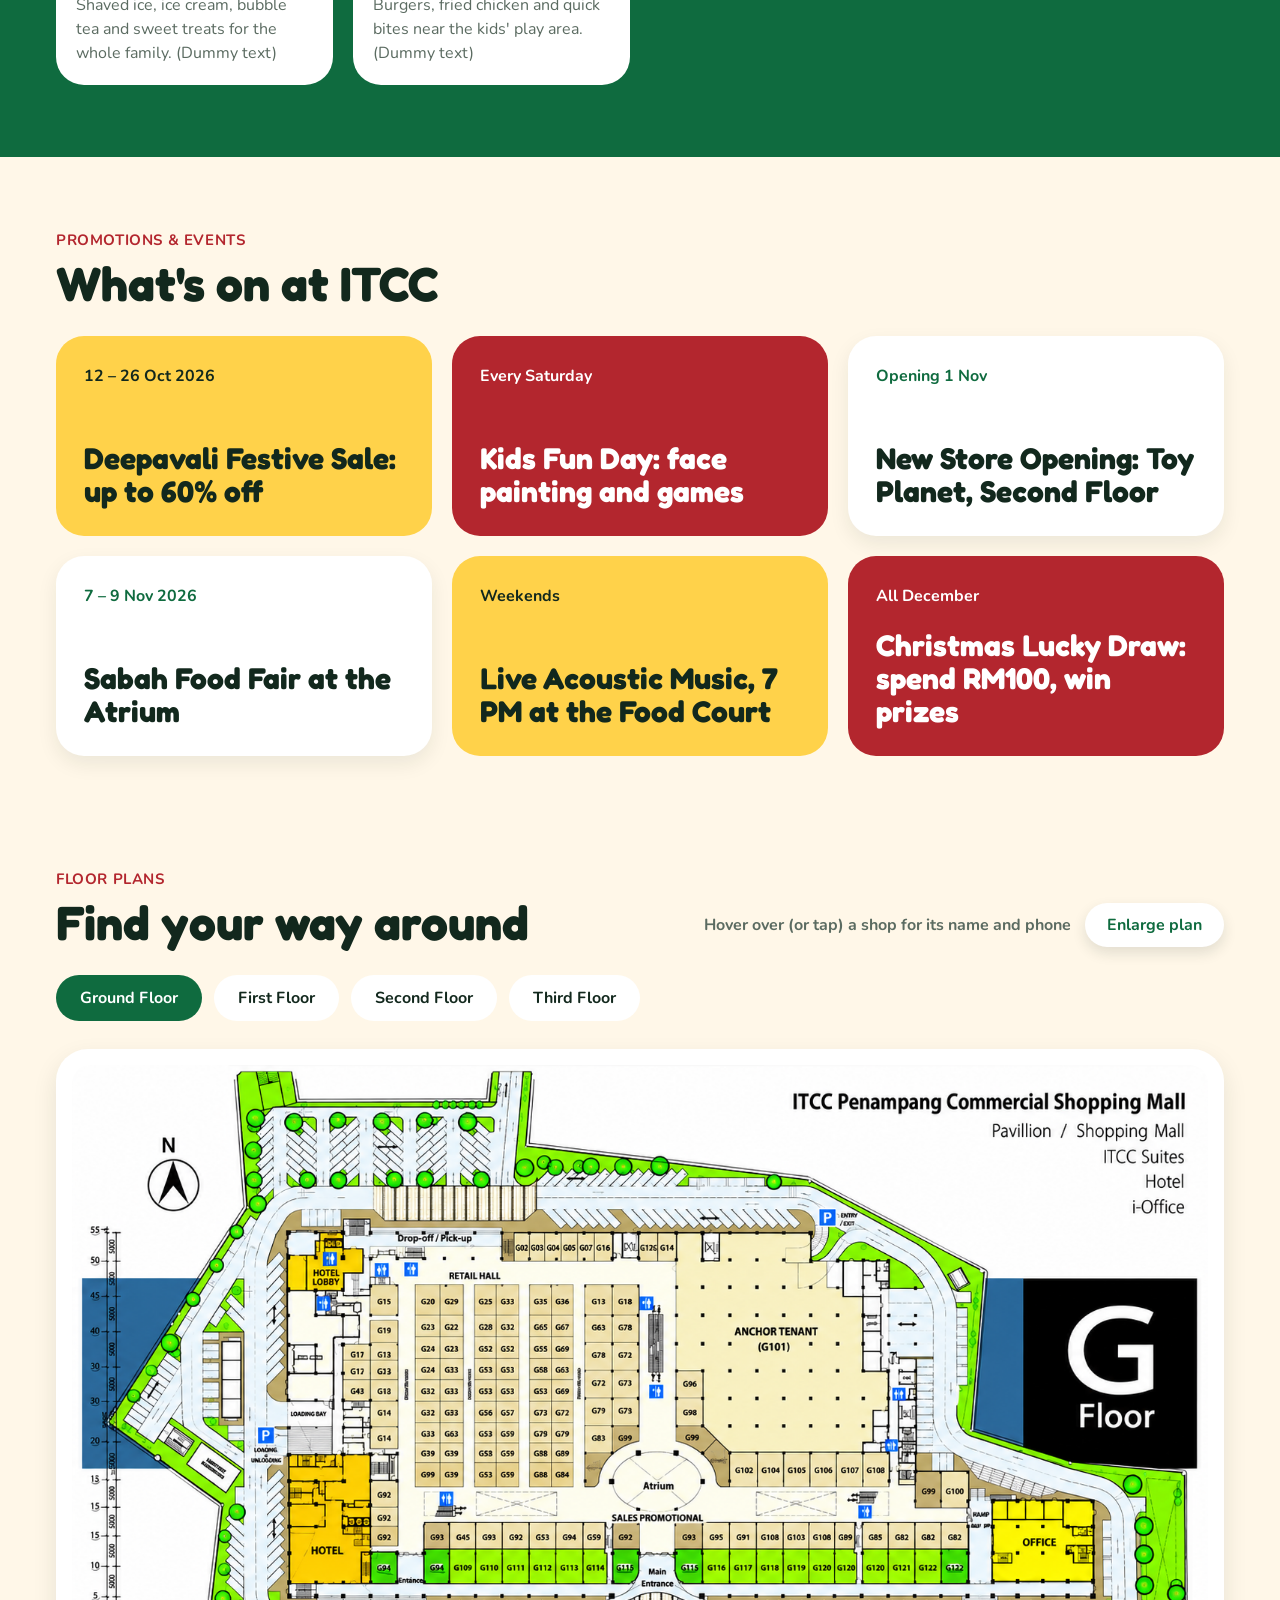
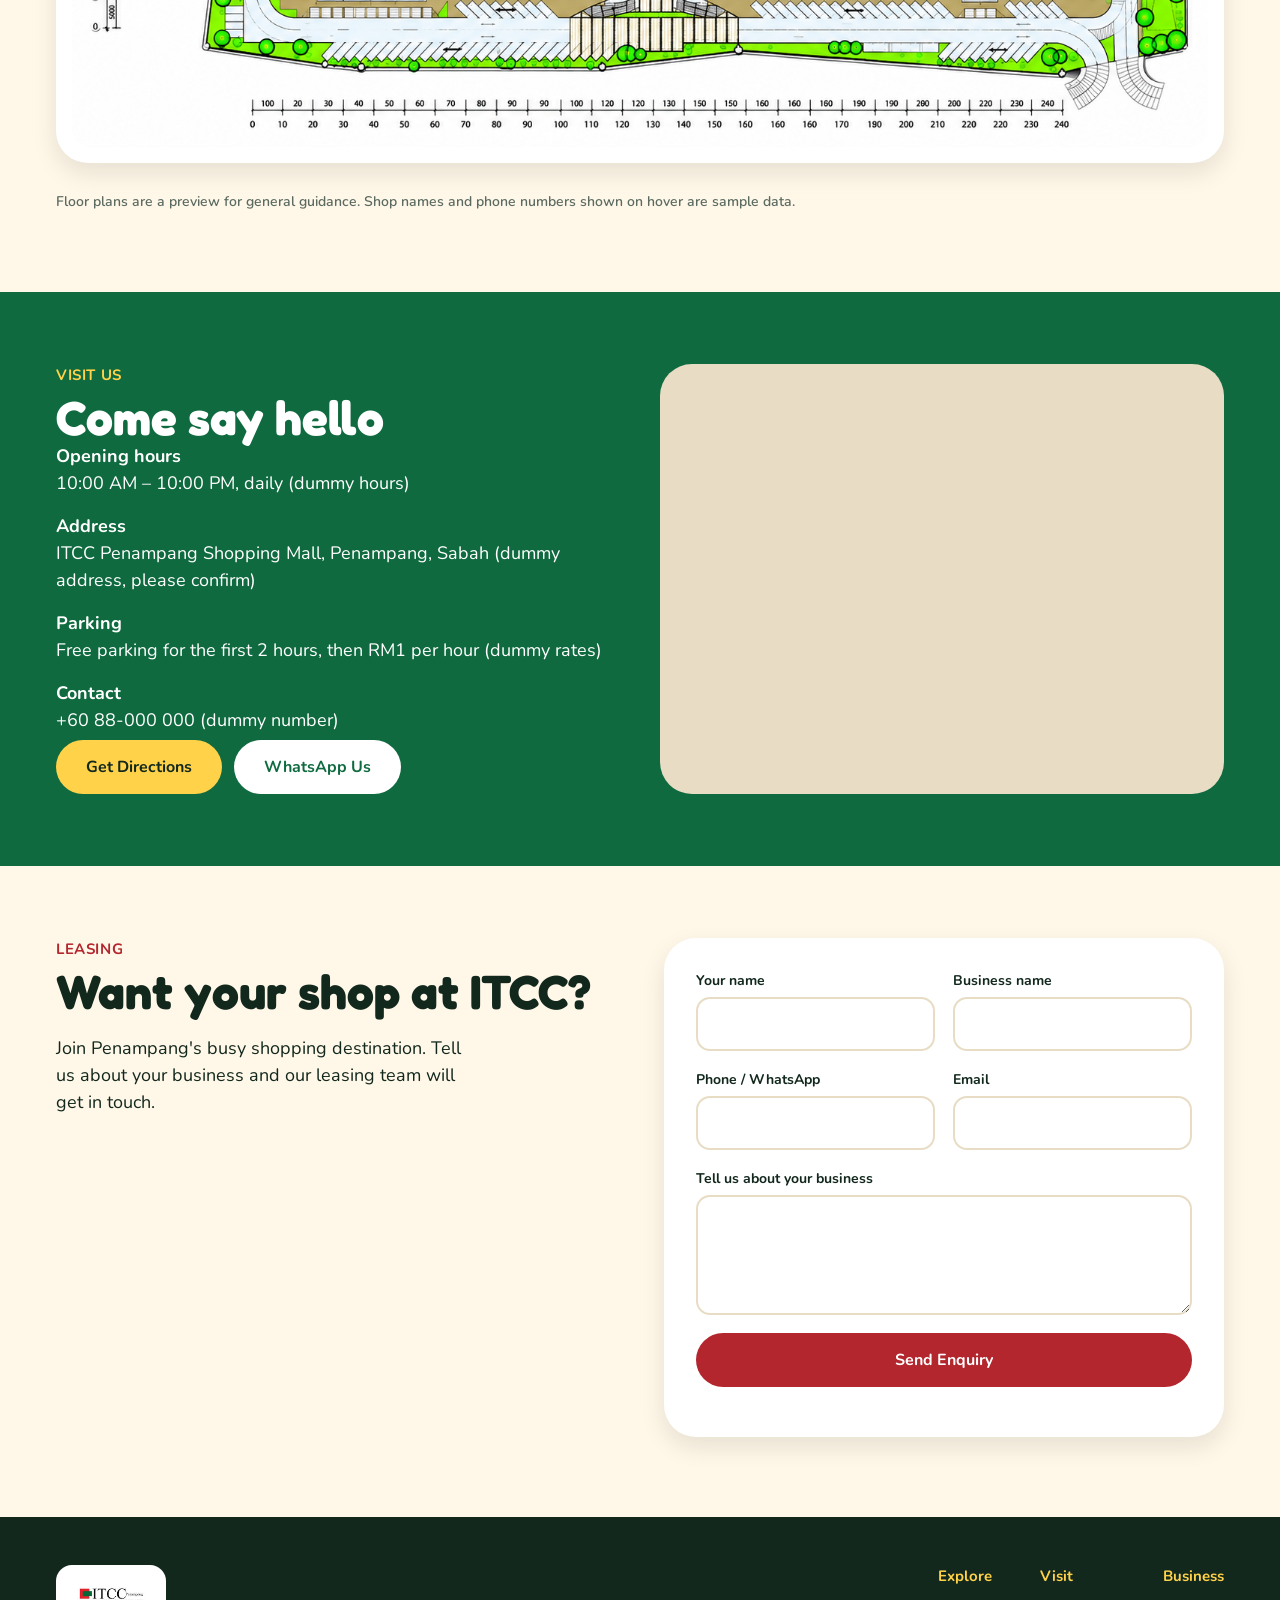
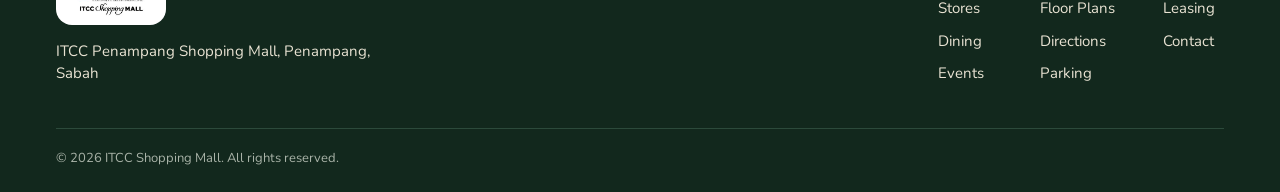
==== commit 34e3f7b8: "Add ITCC mall photo to hero card Co-Authored-By: Claude Sonnet 5.5 <noreply@anthropic.com> Claude-Se" ====
--- a/index.html
+++ b/index.html
@@ -48,7 +48,7 @@
     <div class="open-now" id="openNow"></div>
   </div>
   <div class="hero-card">
-    <div class="photo-ph">[MALL PHOTO OR PROMO BANNER]</div>
+    <img class="hero-photo" src="images/itcc-main.jpg" alt="ITCC Penampang shopping mall entrance and building" width="739" height="415">
     <div class="hero-card-text"><strong>Weekend Promotion</strong><span>[DATES] · Ground Floor</span></div>
   </div>
 </section>
--- a/styles.css
+++ b/styles.css
@@ -52,6 +52,7 @@
 .hero-card-text span{color:var(--muted)}
 .photo-ph{display:flex;align-items:center;justify-content:center;text-align:center;background:var(--sand);color:#6b5f48;font-weight:700;padding:20px;min-height:180px}
 .hero-card .photo-ph{height:300px;border-radius:24px}
+.hero-card .hero-photo{display:block;width:100%;height:300px;object-fit:cover;object-position:35% 50%;border-radius:24px}
 
 /* sections */
 .section{padding:72px 56px 40px;display:flex;flex-direction:column;gap:28px}
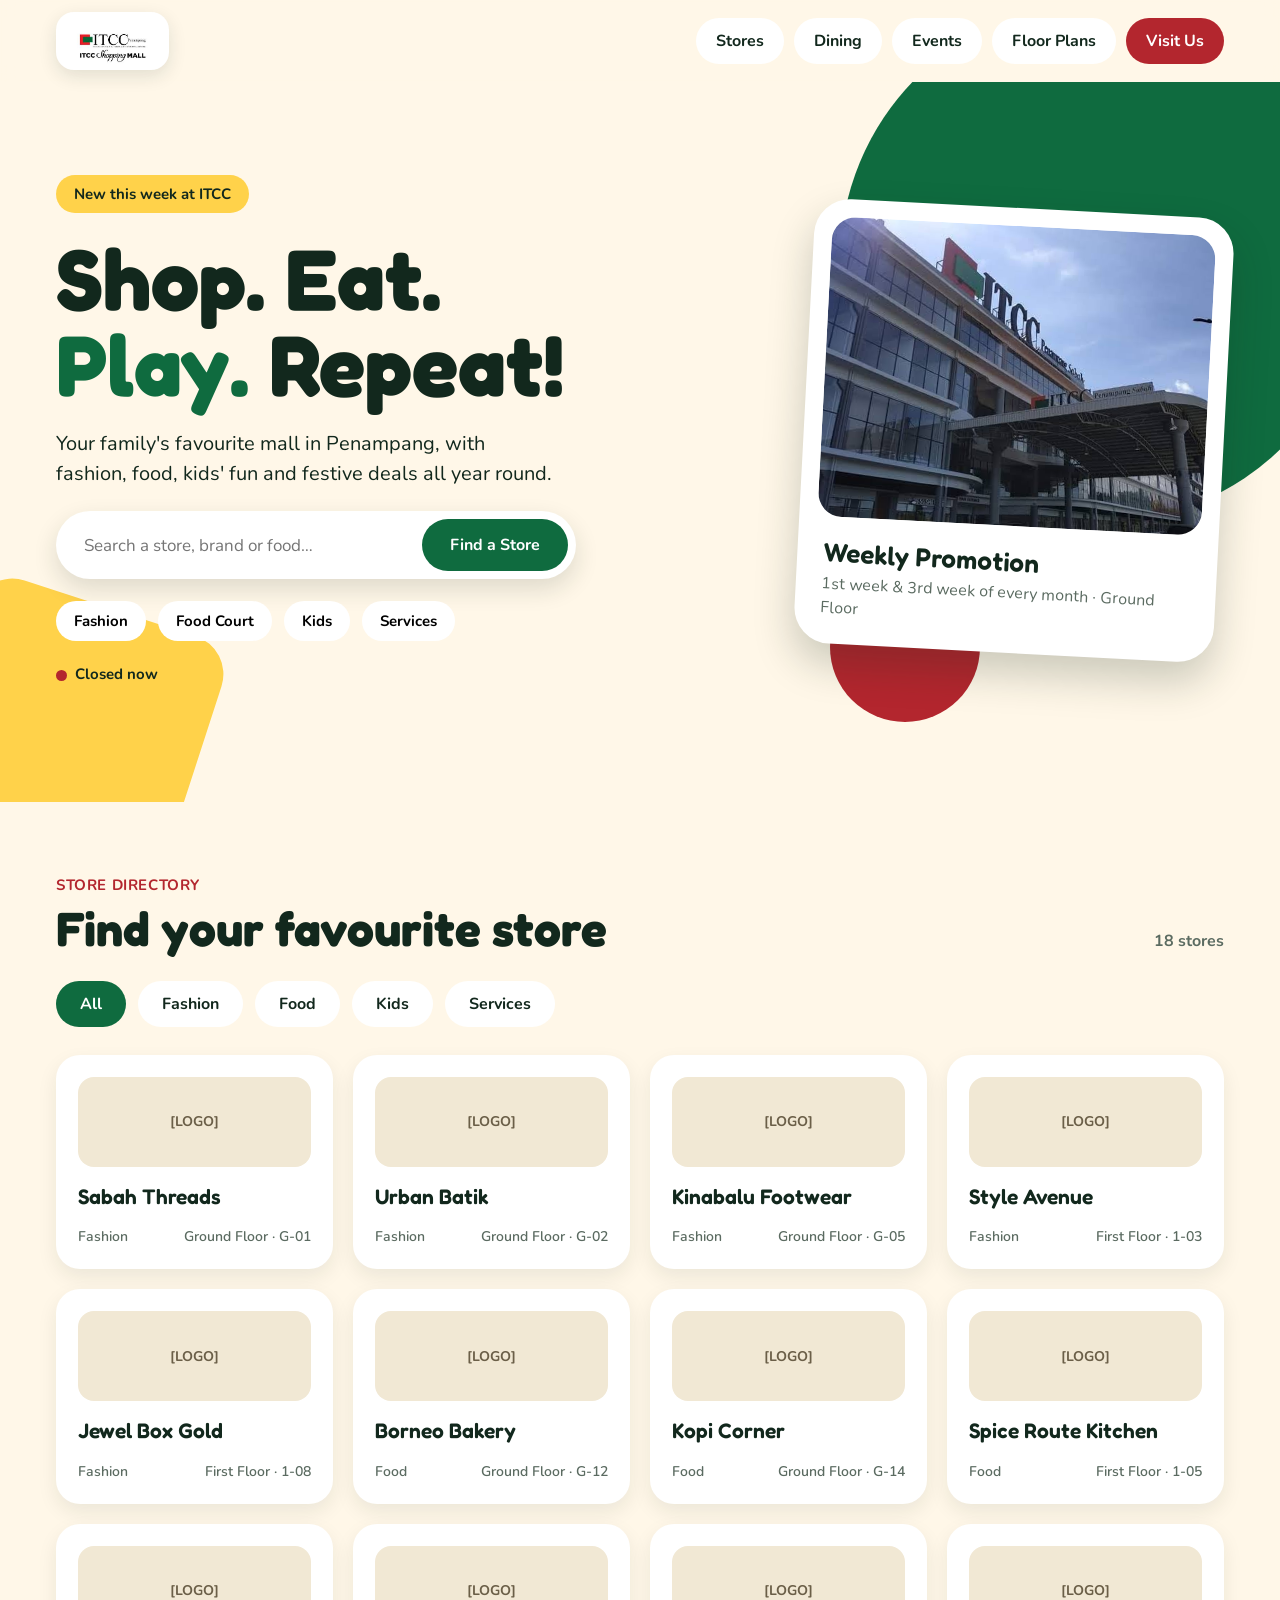
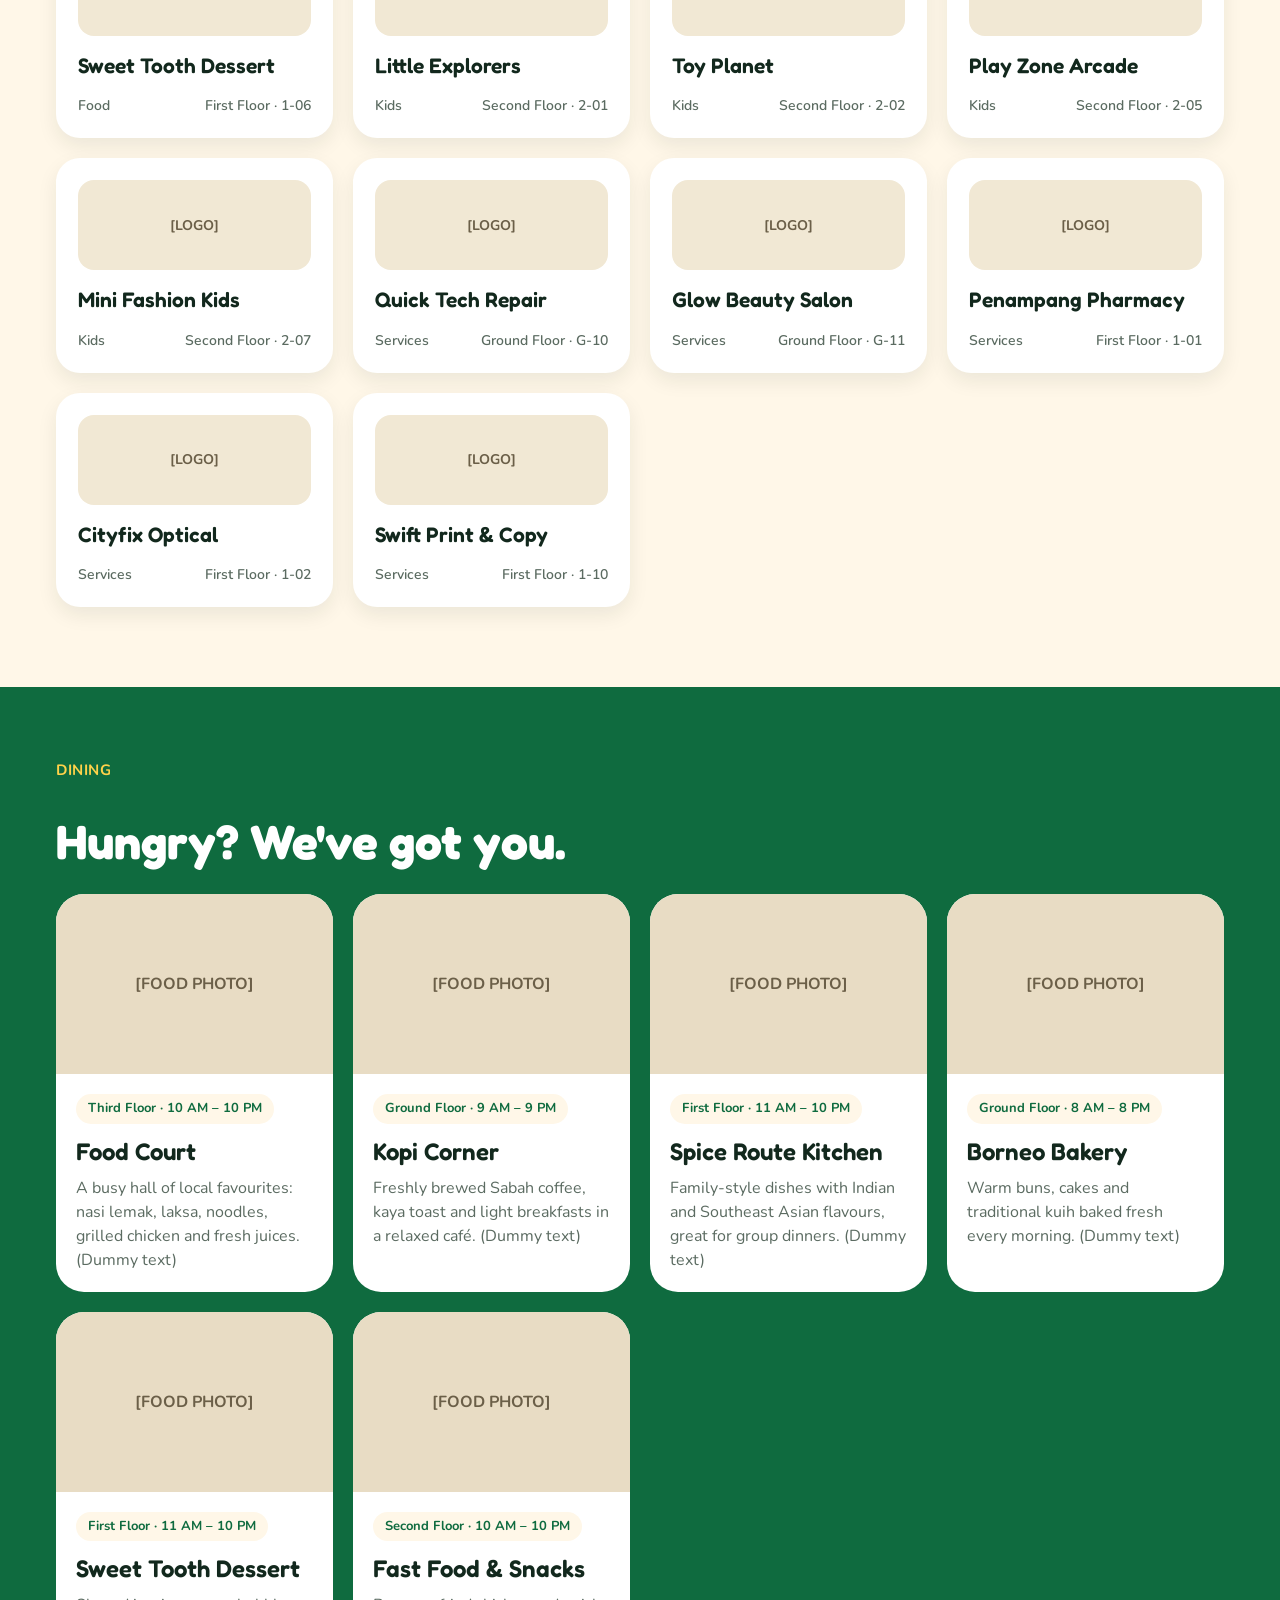
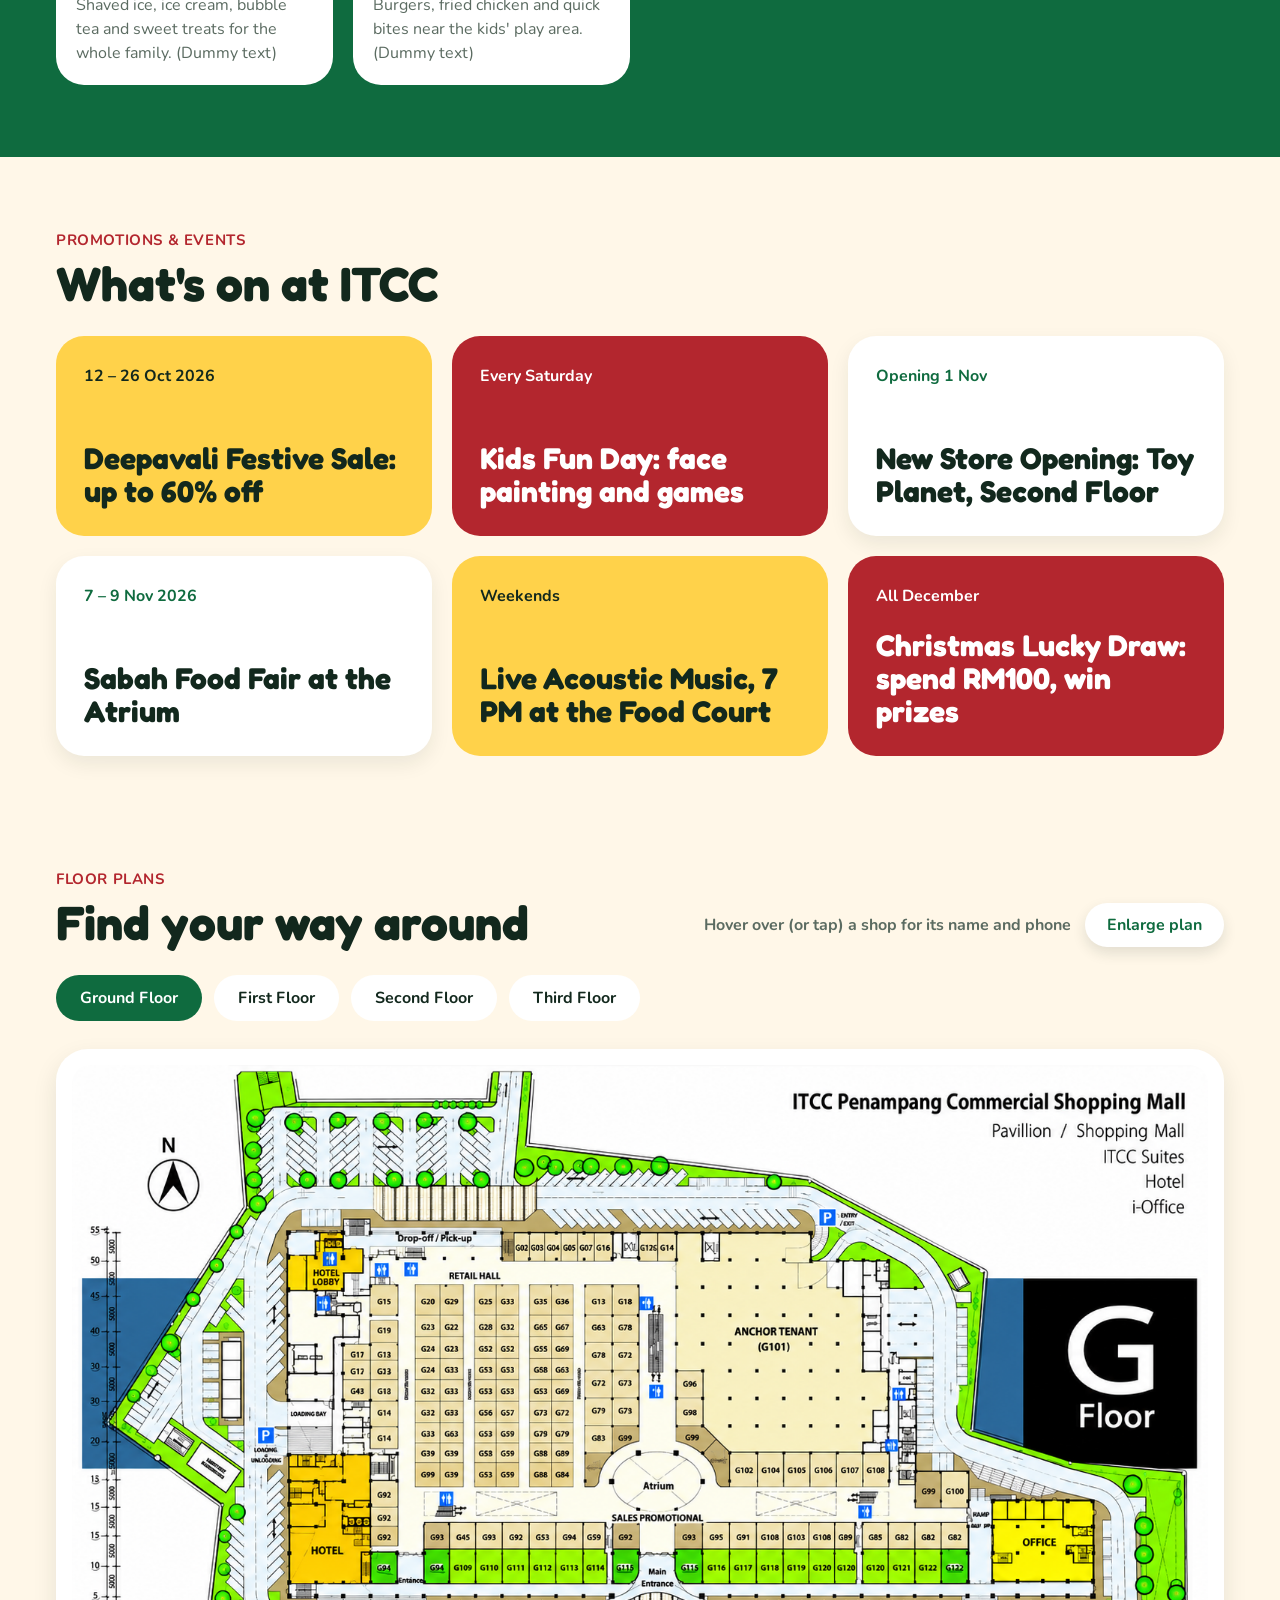
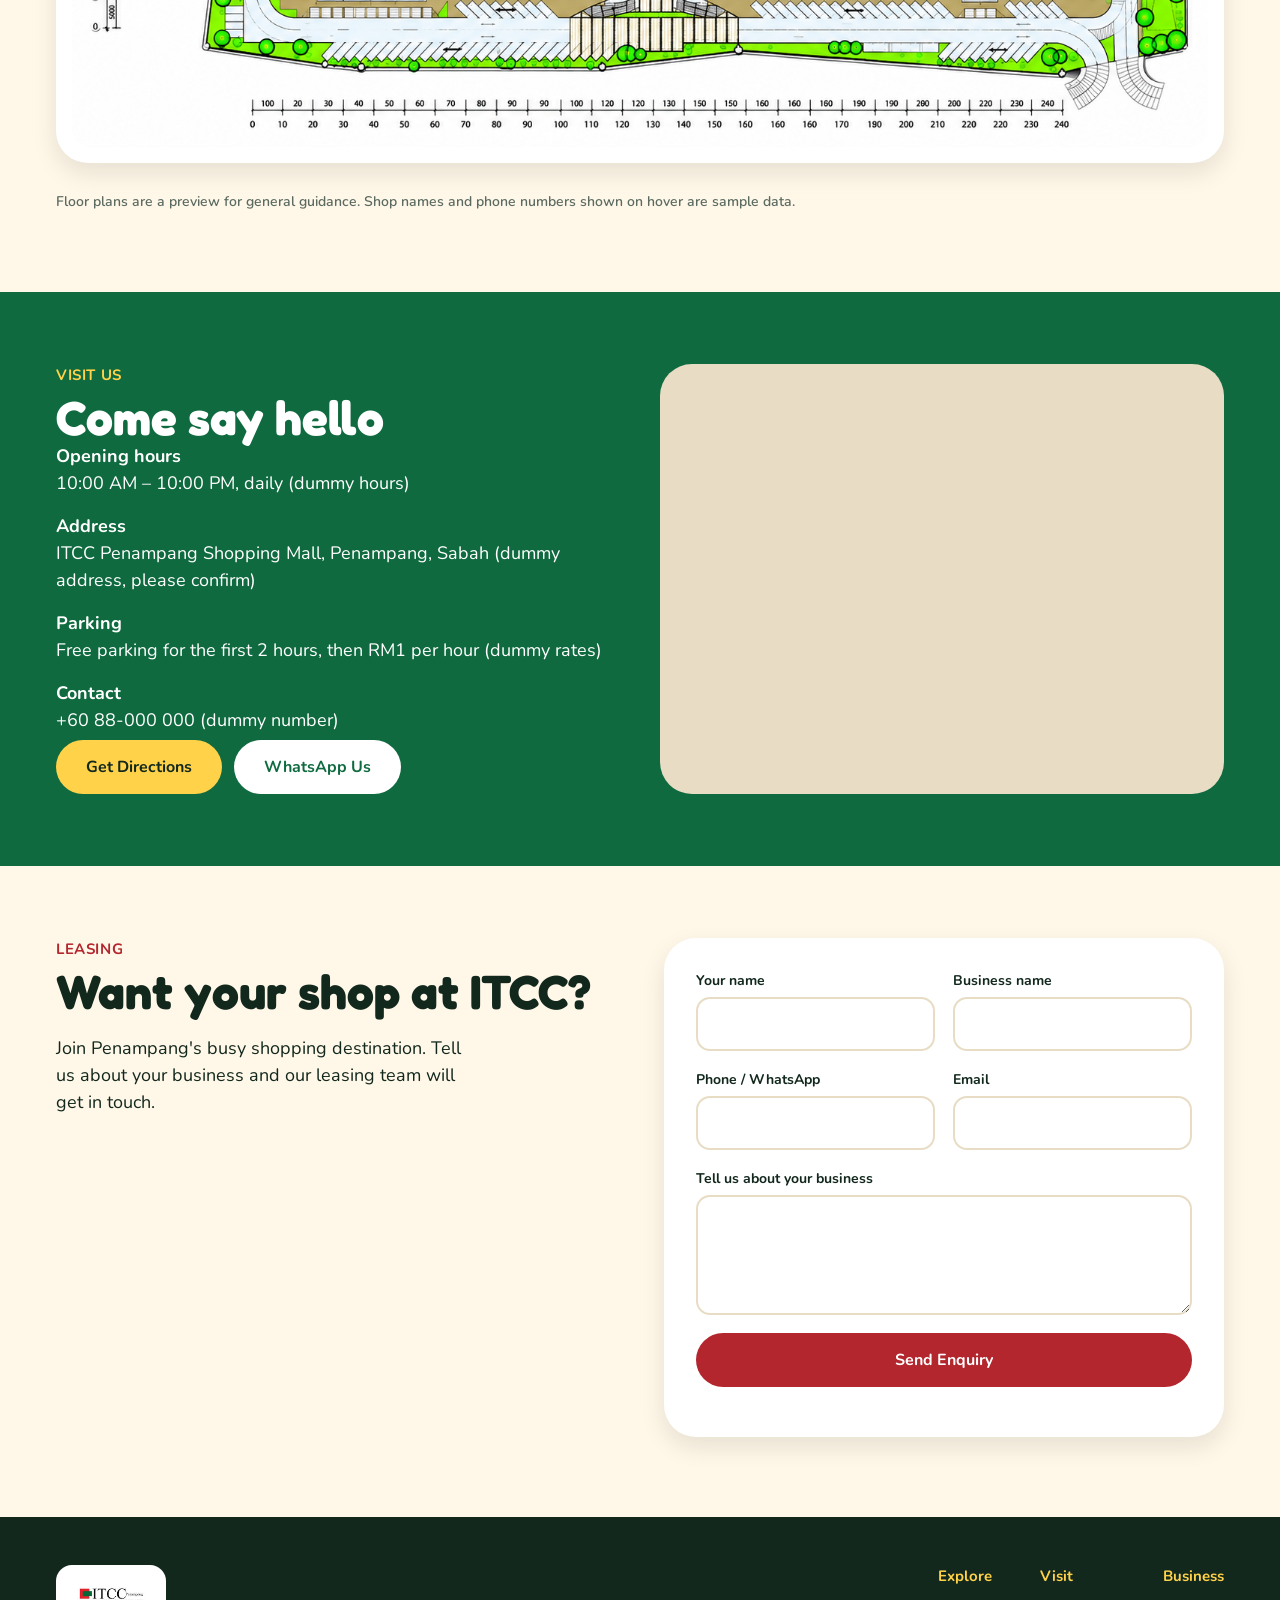
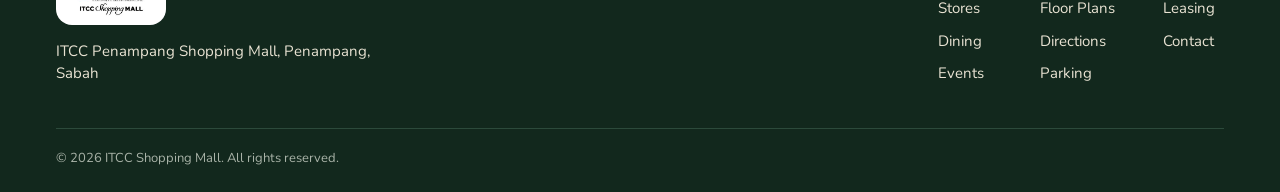
==== commit 512d2c22: "Update hero promotion caption Co-Authored-By: Claude Sonnet 5.5 <noreply@anthropic.com> Claude-Sessi" ====
--- a/index.html
+++ b/index.html
@@ -49,7 +49,7 @@
   </div>
   <div class="hero-card">
     <img class="hero-photo" src="images/itcc-main.jpg" alt="ITCC Penampang shopping mall entrance and building" width="739" height="415">
-    <div class="hero-card-text"><strong>Weekend Promotion</strong><span>[DATES] · Ground Floor</span></div>
+    <div class="hero-card-text"><strong>Weekly Promotion</strong><span>1st week &amp; 3rd week of every month · Ground Floor</span></div>
   </div>
 </section>
 
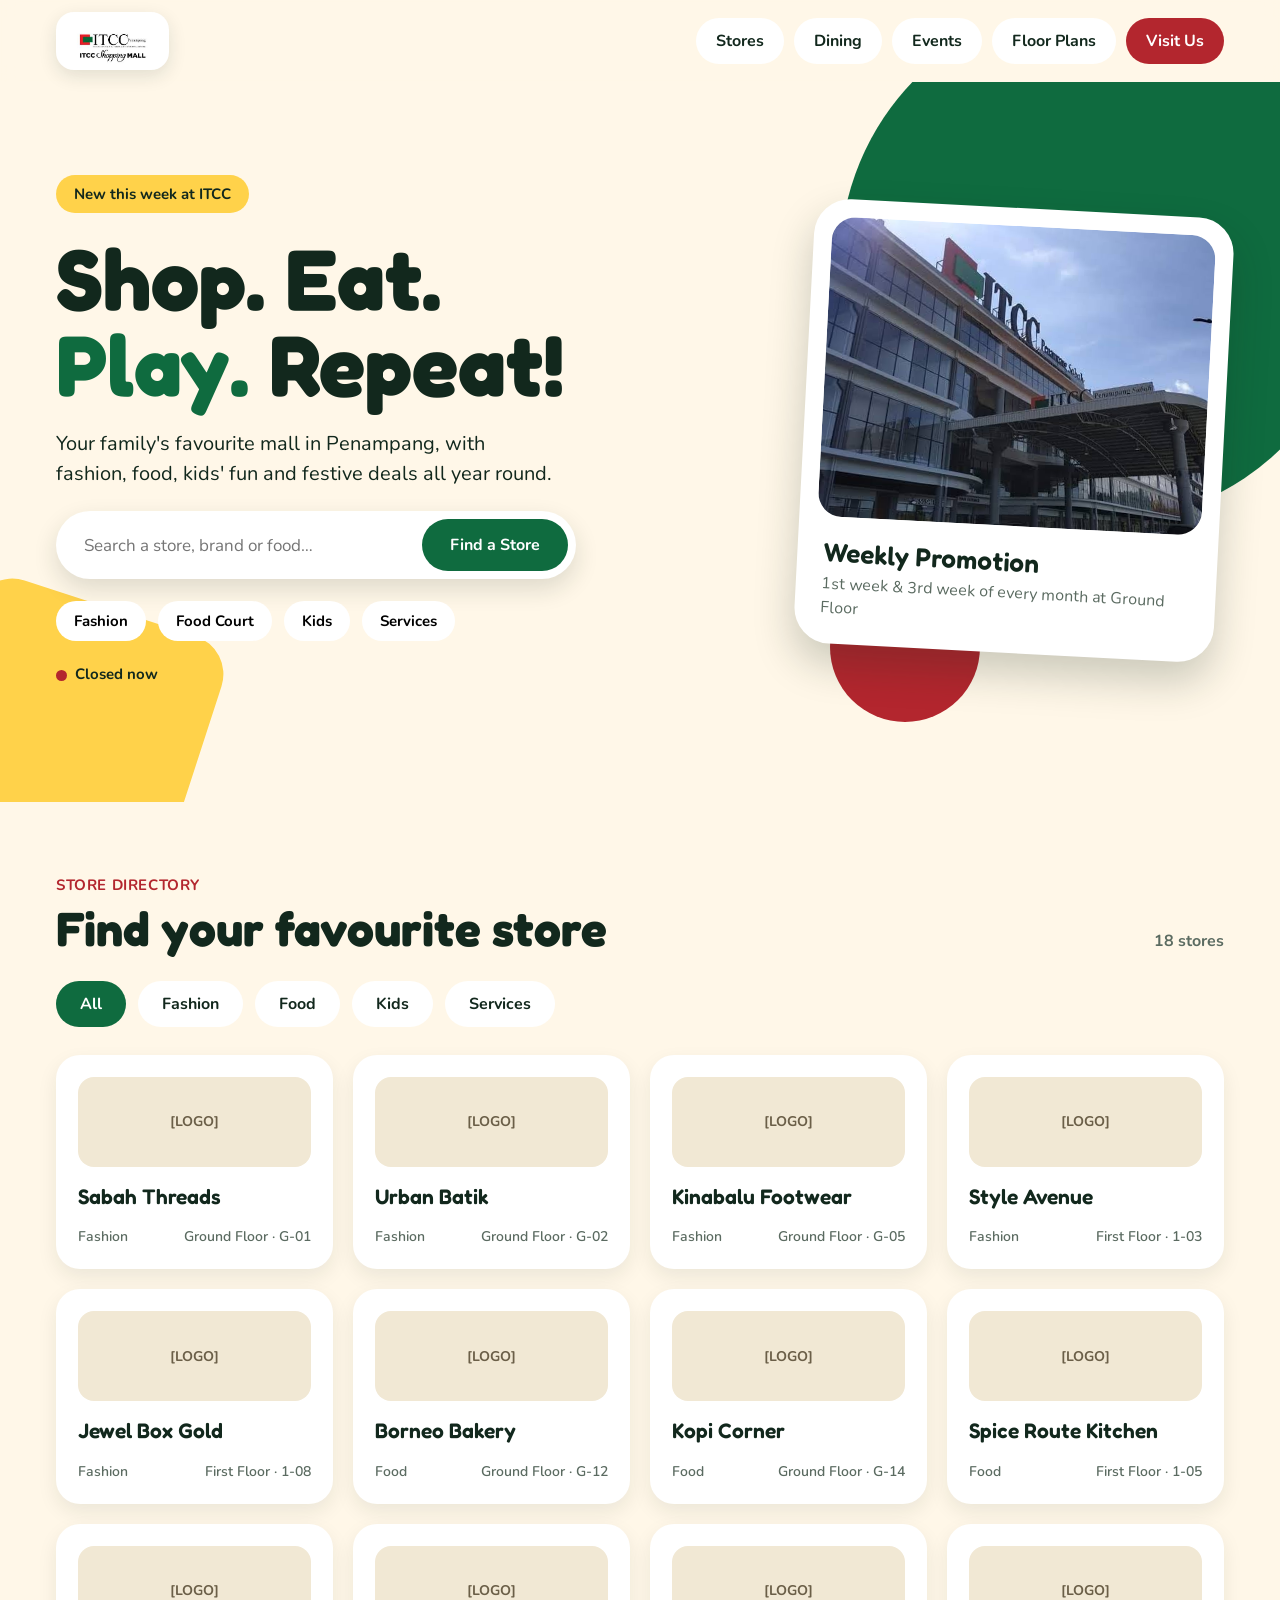
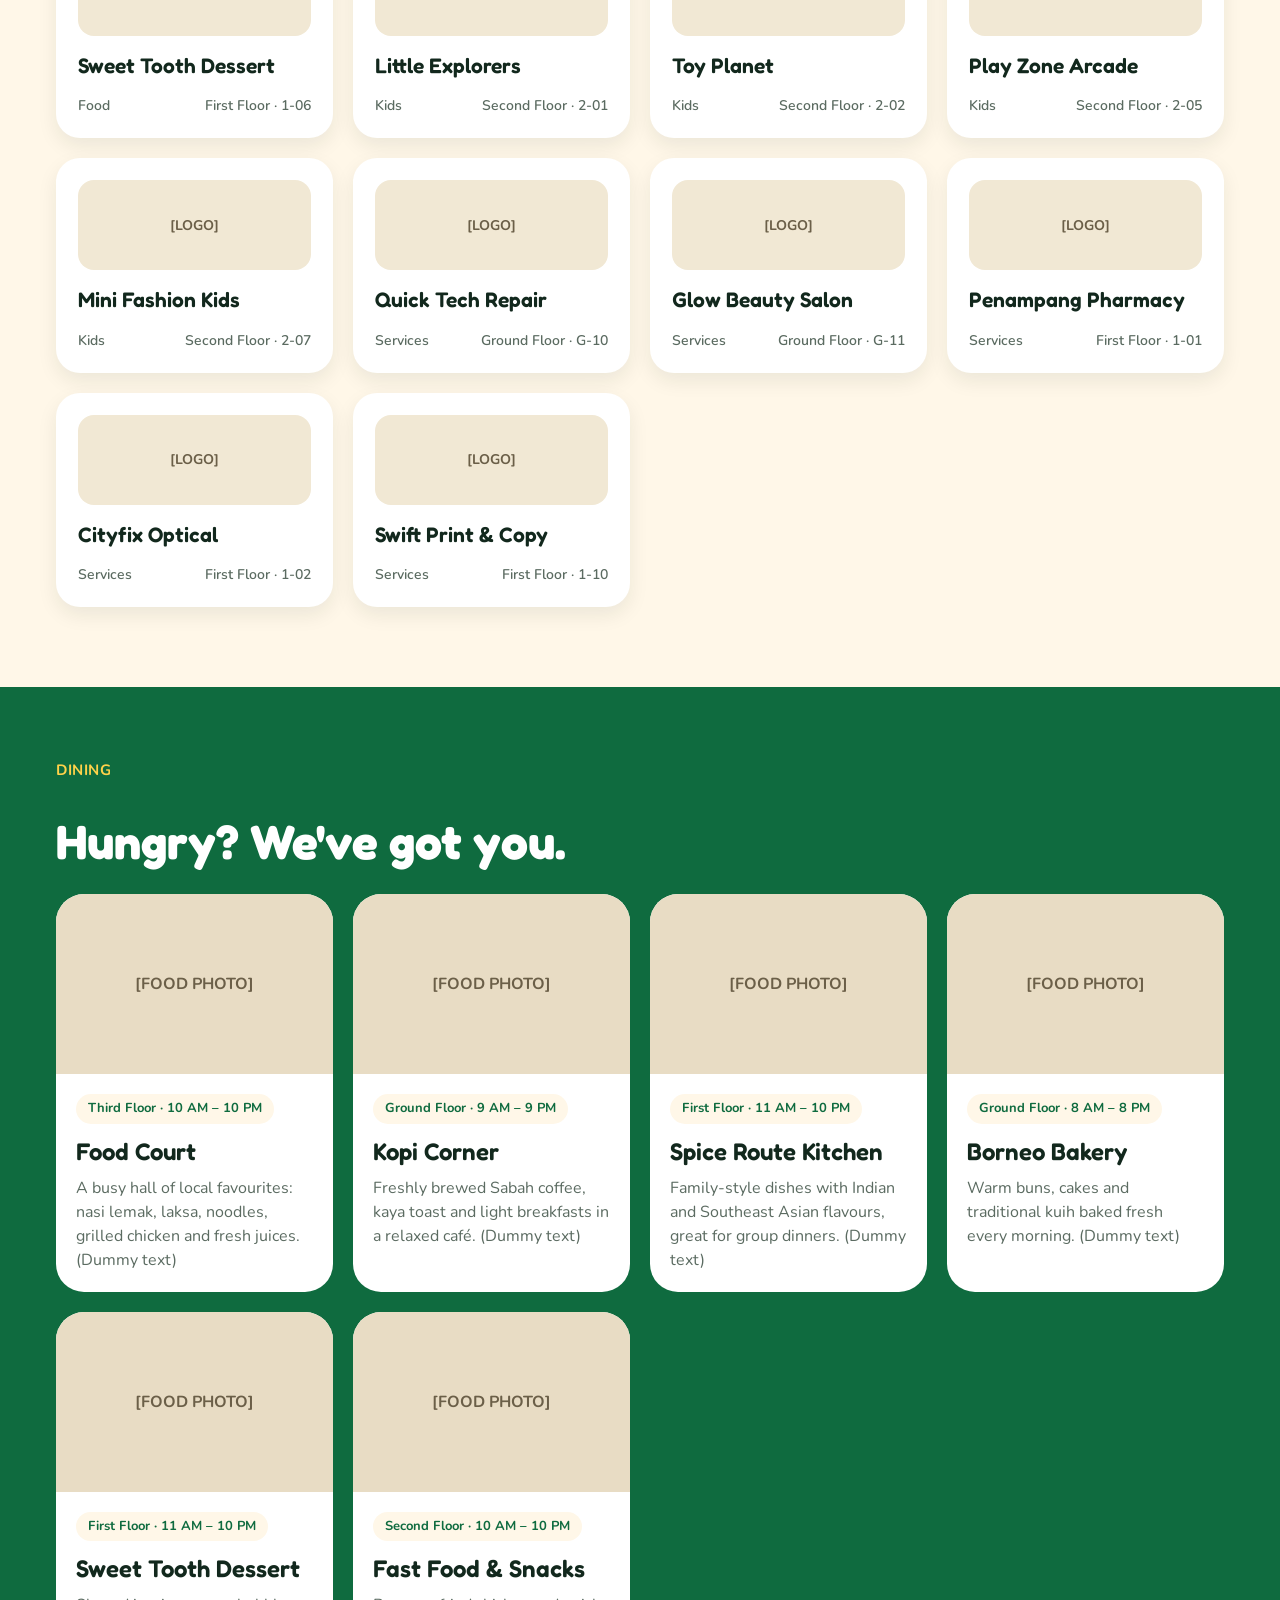
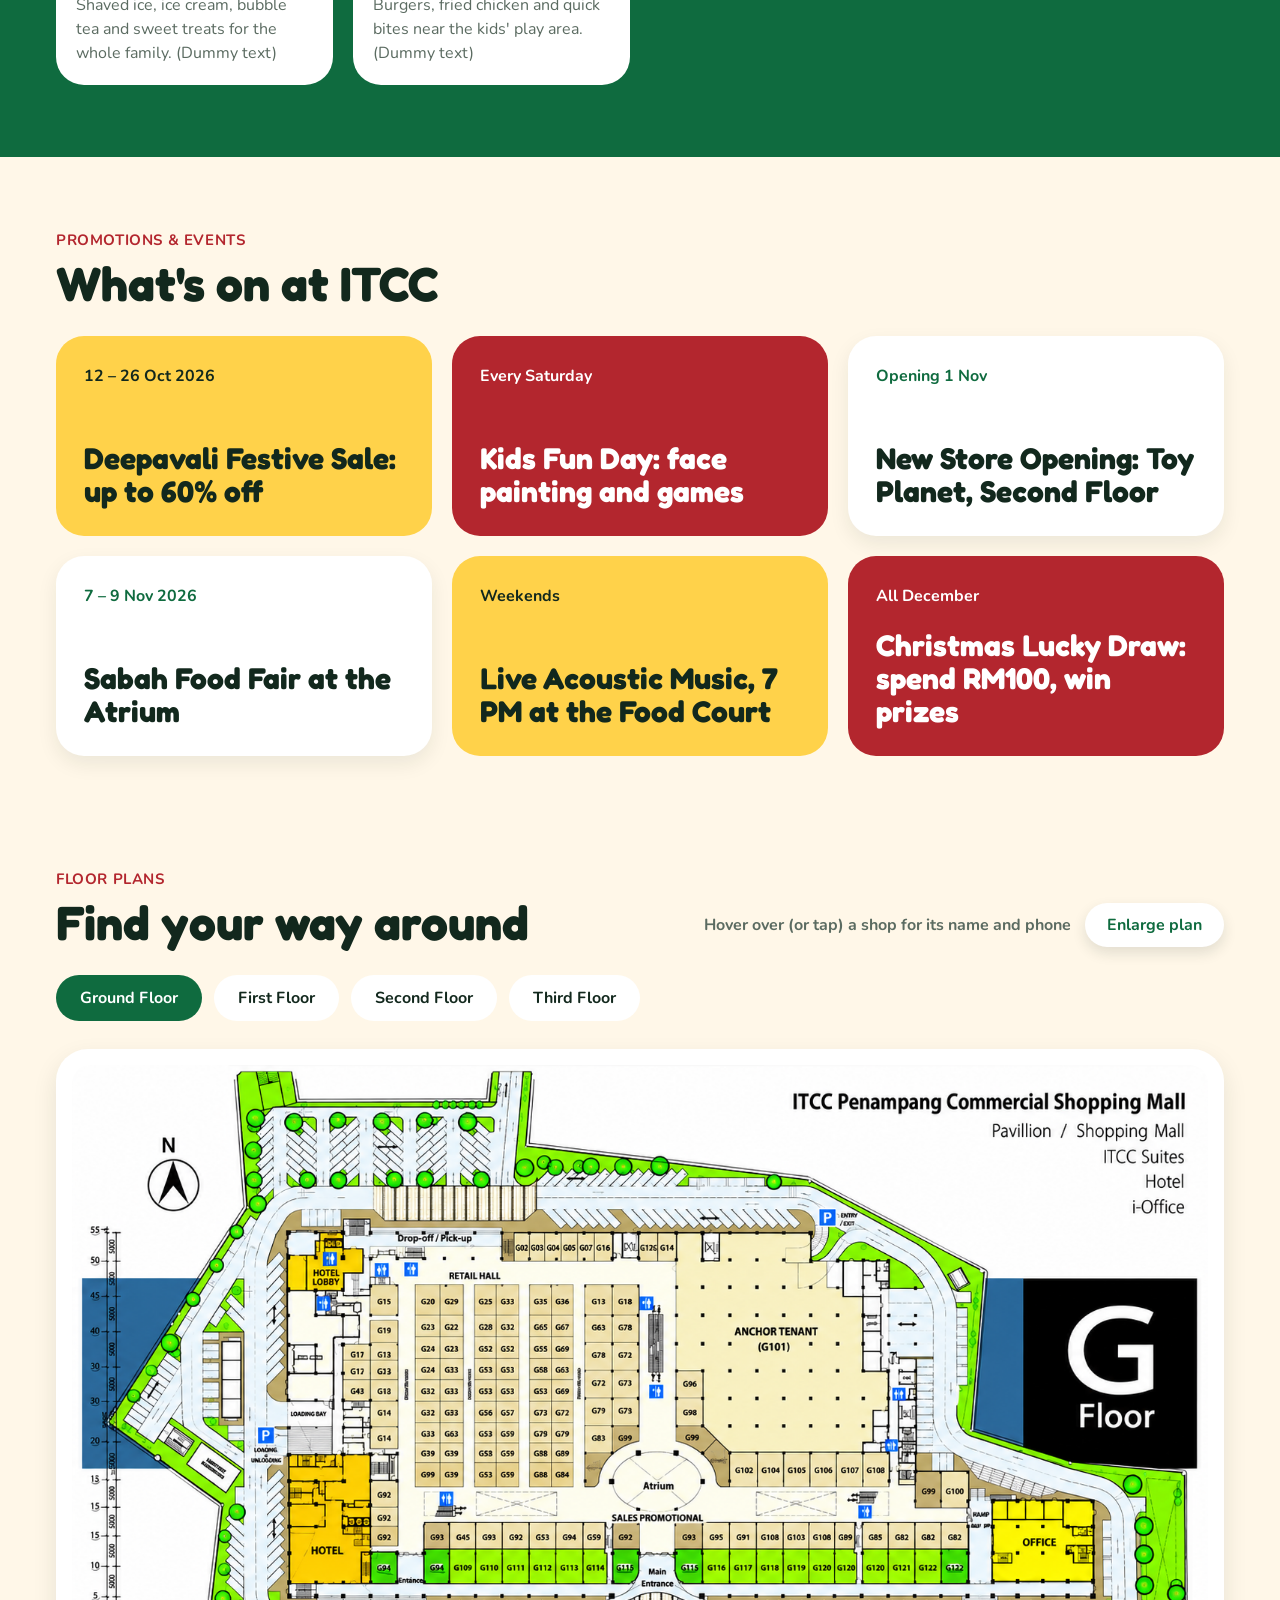
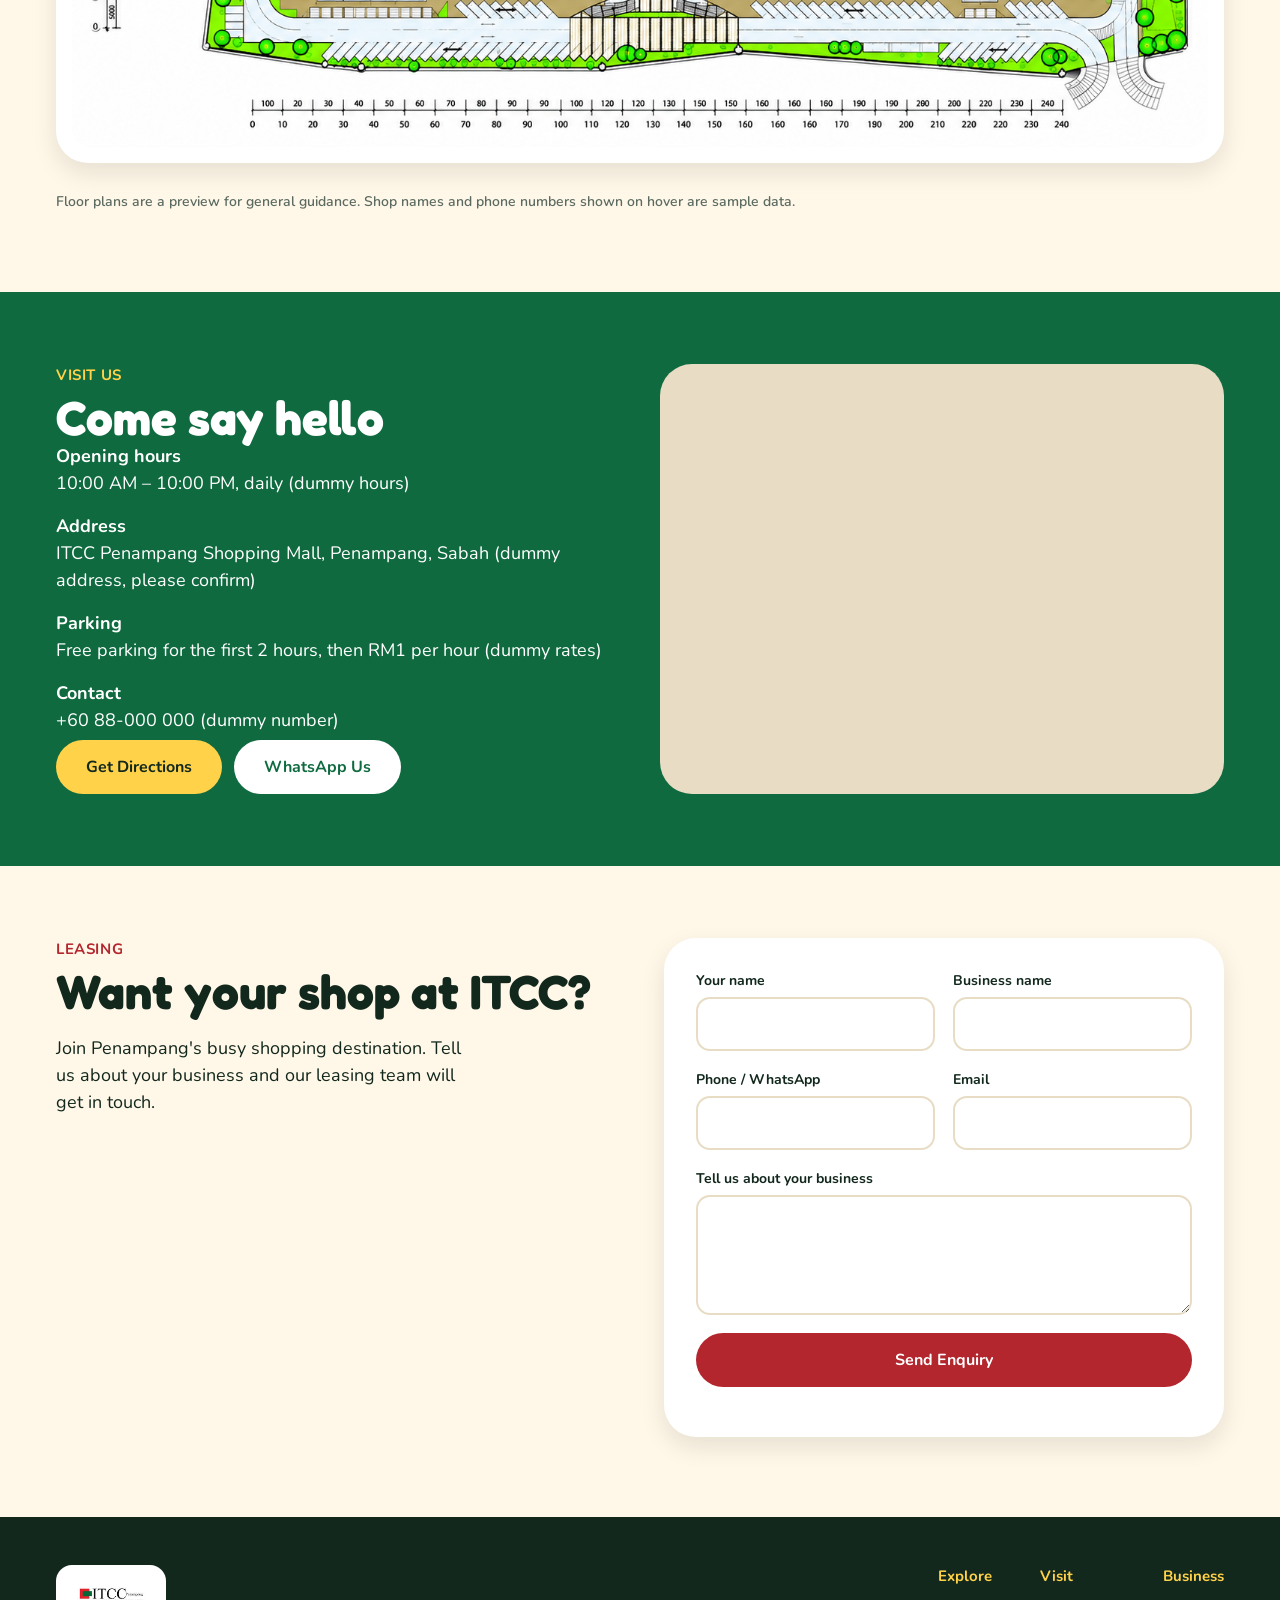
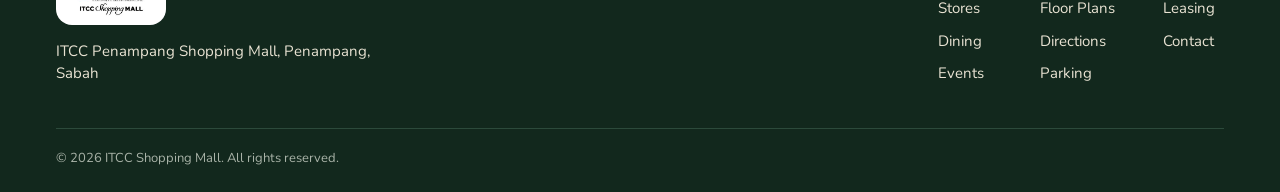
==== commit 1a8c8cc2: "Reword promotion location Co-Authored-By: Claude Sonnet 5.5 <noreply@anthropic.com> Claude-Session: " ====
--- a/index.html
+++ b/index.html
@@ -49,7 +49,7 @@
   </div>
   <div class="hero-card">
     <img class="hero-photo" src="images/itcc-main.jpg" alt="ITCC Penampang shopping mall entrance and building" width="739" height="415">
-    <div class="hero-card-text"><strong>Weekly Promotion</strong><span>1st week &amp; 3rd week of every month · Ground Floor</span></div>
+    <div class="hero-card-text"><strong>Weekly Promotion</strong><span>1st week &amp; 3rd week of every month at Ground Floor</span></div>
   </div>
 </section>
 
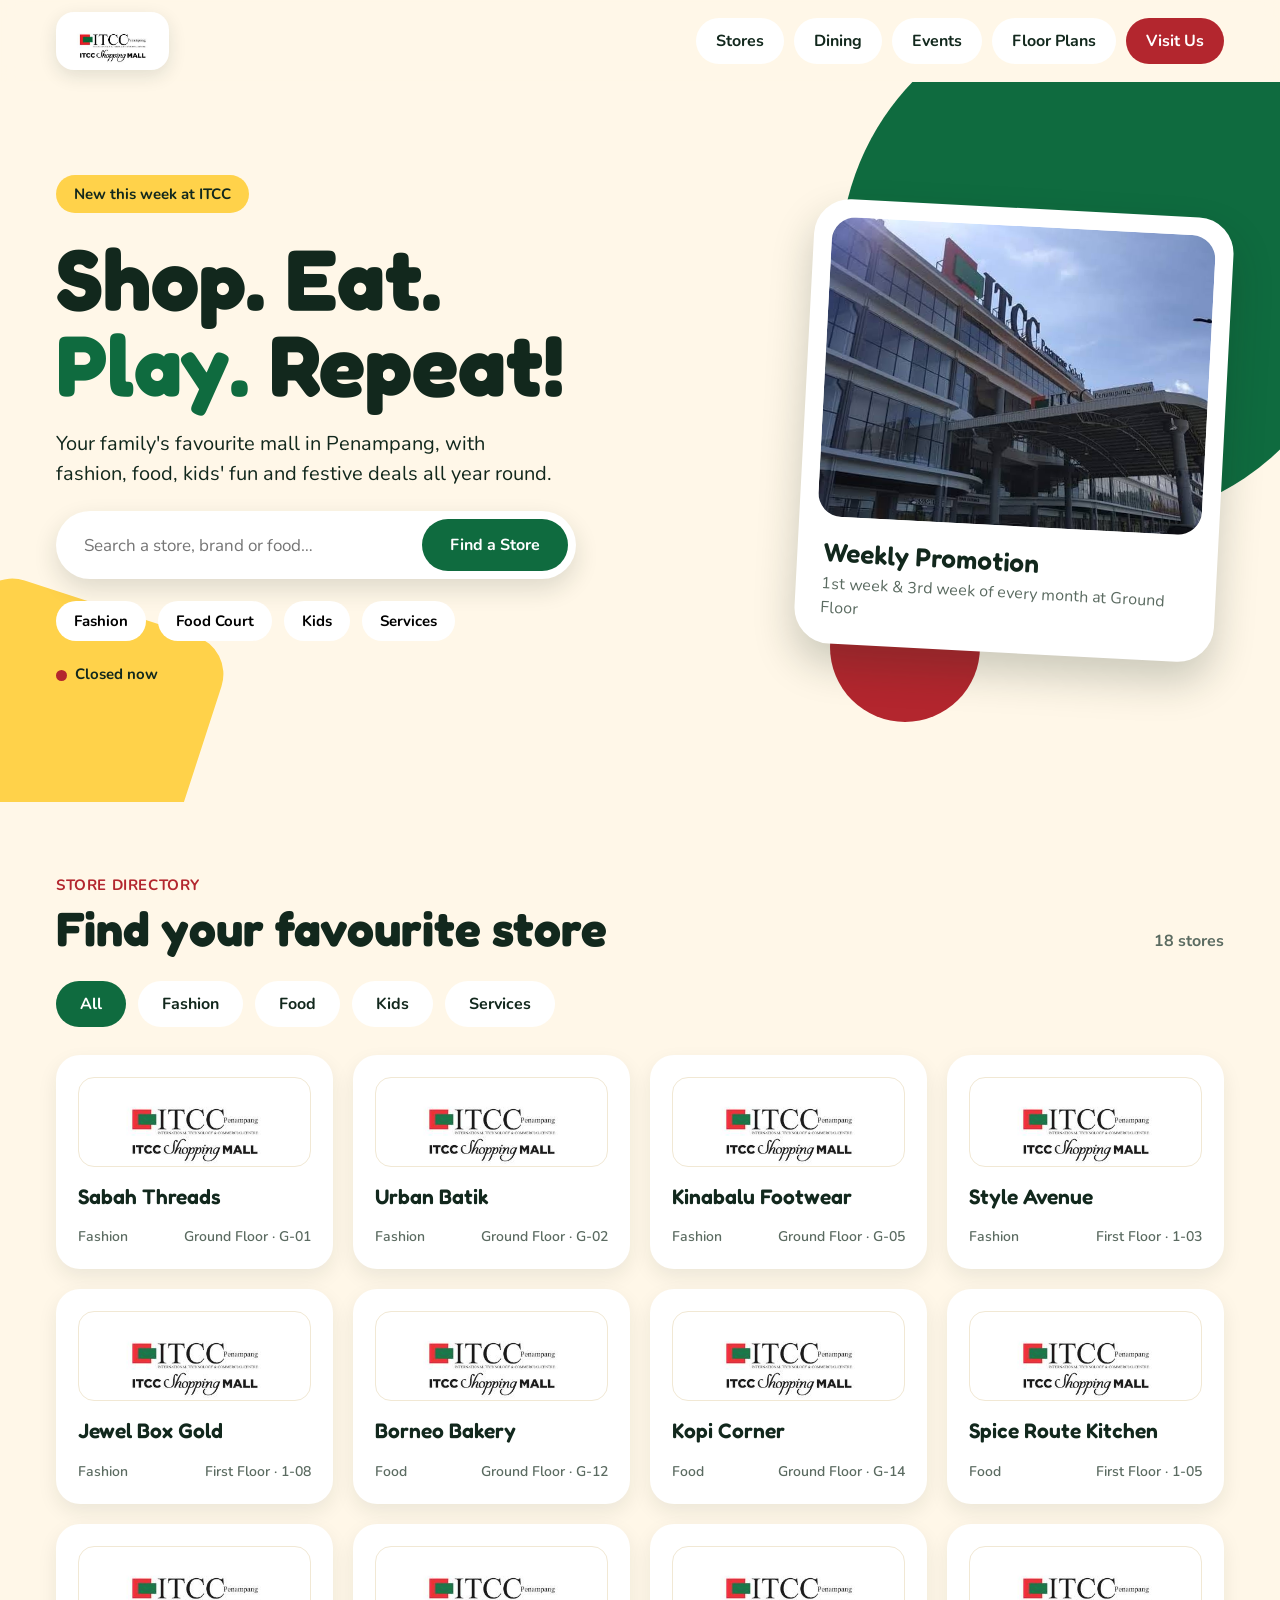
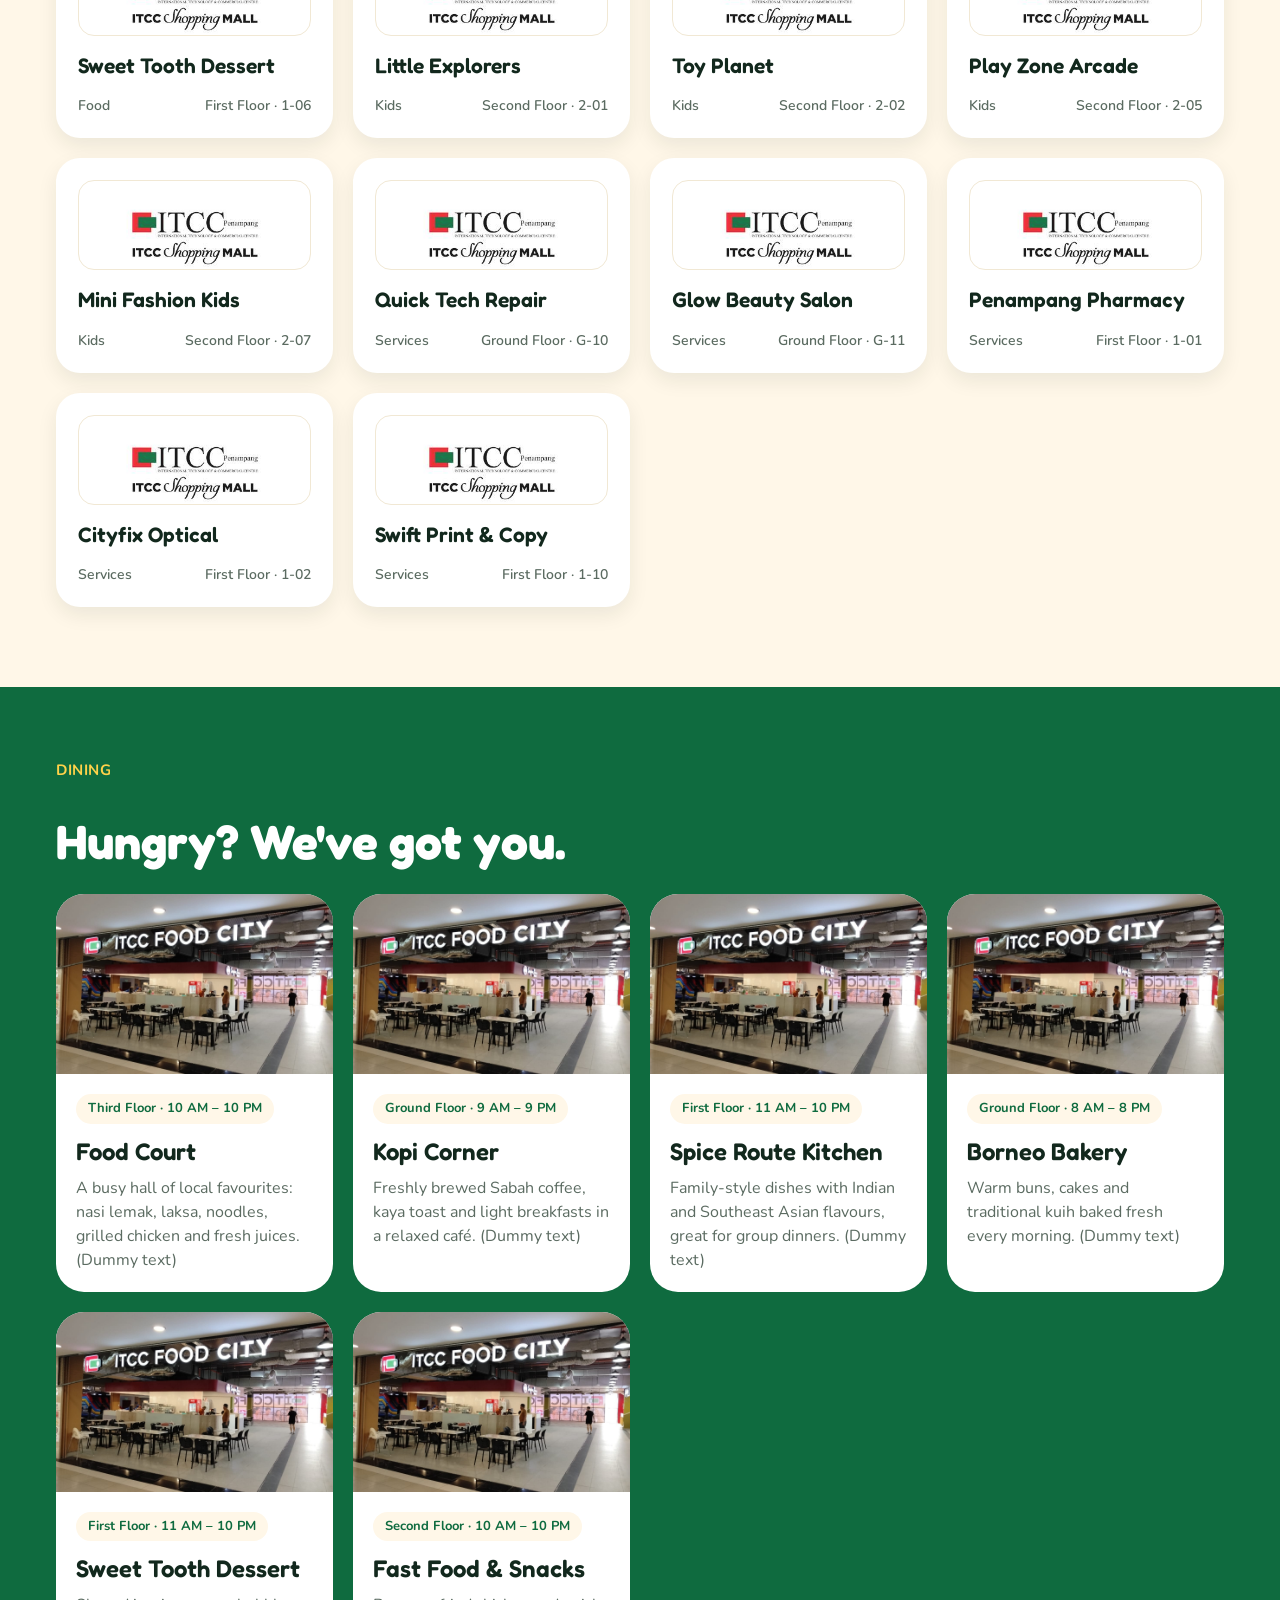
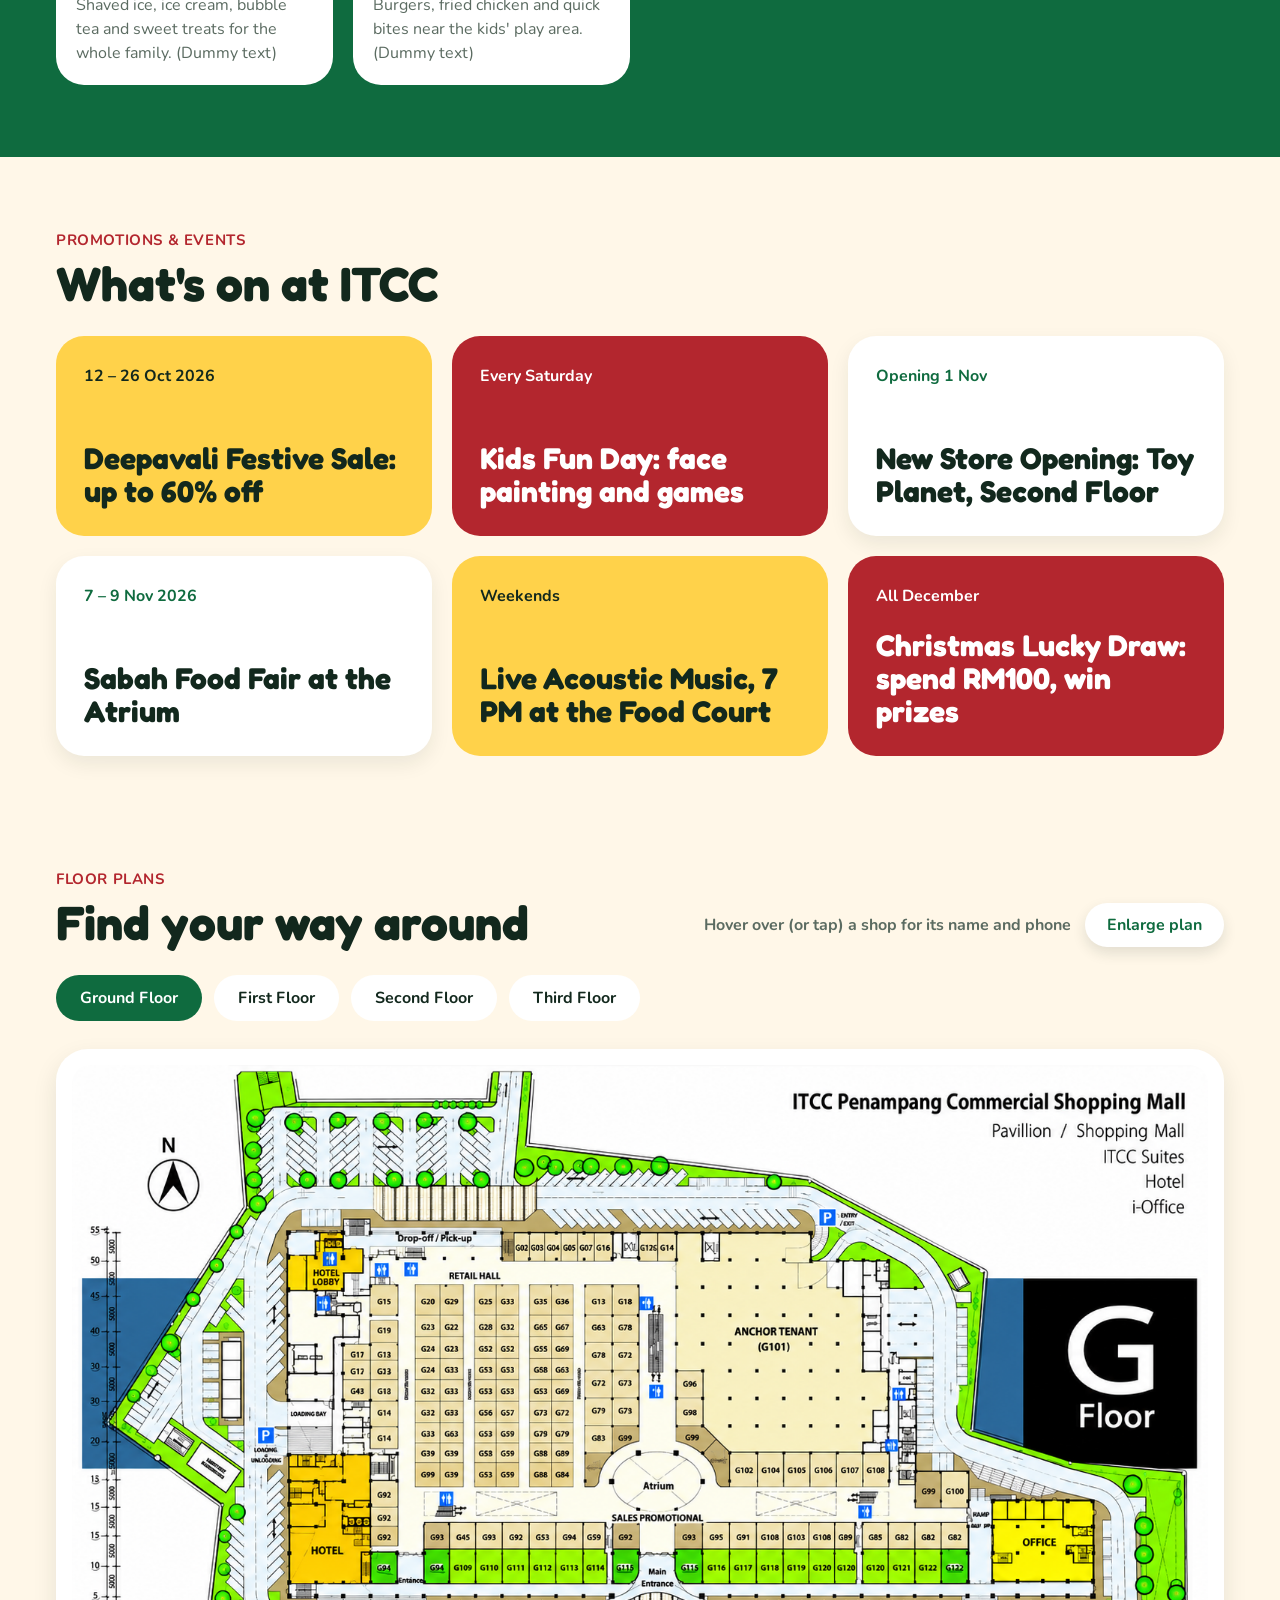
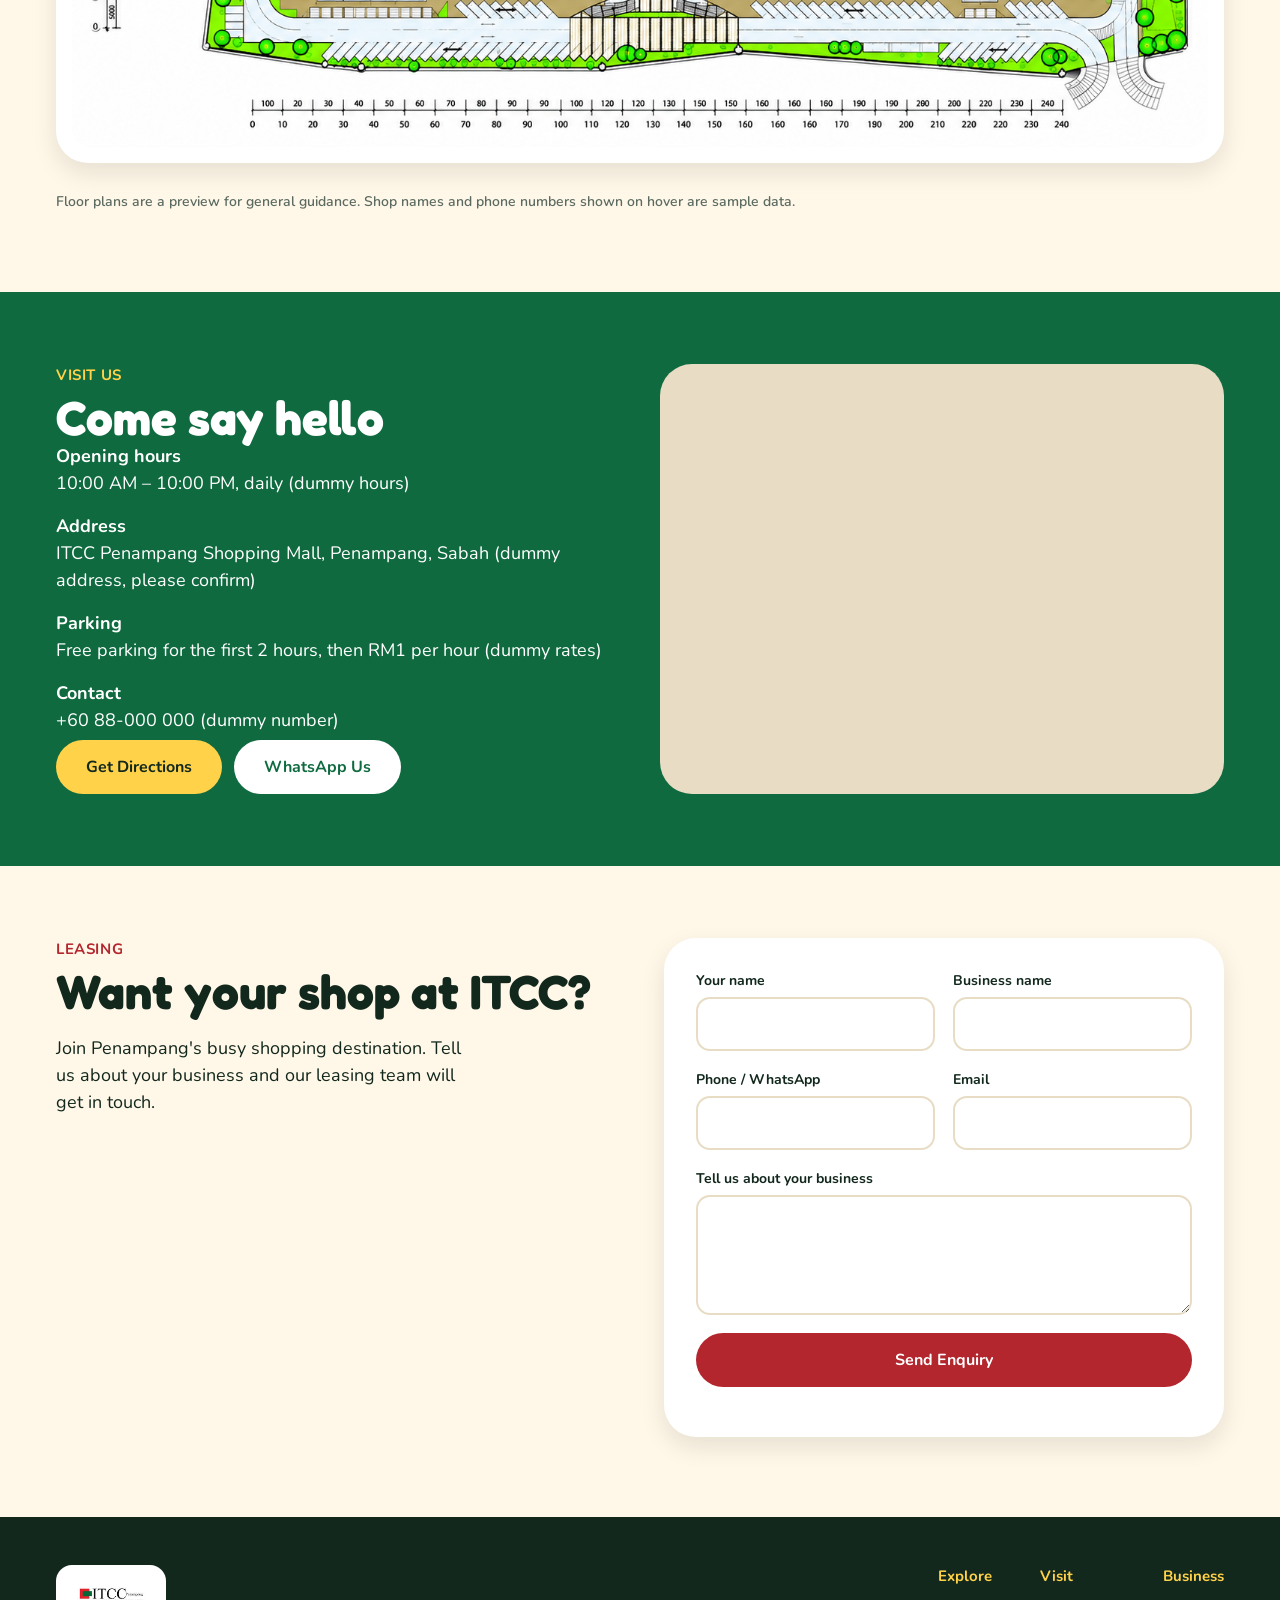
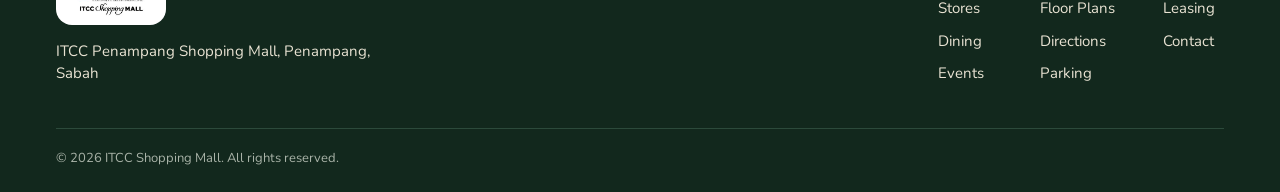
==== commit 4e4a50e1: "Add ITCC Food City photo to dining cards Co-Authored-By: Claude Sonnet 5.5 <noreply@anthropic.com> C" ====
--- a/index.html
+++ b/index.html
@@ -67,12 +67,12 @@
     <div class="eyebrow yellow">DINING</div>
     <h2>Hungry? We've got you.</h2>
     <div class="card-row">
-      <article class="card"><div class="photo-ph">[FOOD PHOTO]</div><div class="card-body"><span class="tag">Third Floor · 10 AM – 10 PM</span><h3>Food Court</h3><p>A busy hall of local favourites: nasi lemak, laksa, noodles, grilled chicken and fresh juices. (Dummy text)</p></div></article>
-      <article class="card"><div class="photo-ph">[FOOD PHOTO]</div><div class="card-body"><span class="tag">Ground Floor · 9 AM – 9 PM</span><h3>Kopi Corner</h3><p>Freshly brewed Sabah coffee, kaya toast and light breakfasts in a relaxed café. (Dummy text)</p></div></article>
-      <article class="card"><div class="photo-ph">[FOOD PHOTO]</div><div class="card-body"><span class="tag">First Floor · 11 AM – 10 PM</span><h3>Spice Route Kitchen</h3><p>Family-style dishes with Indian and Southeast Asian flavours, great for group dinners. (Dummy text)</p></div></article>
-      <article class="card"><div class="photo-ph">[FOOD PHOTO]</div><div class="card-body"><span class="tag">Ground Floor · 8 AM – 8 PM</span><h3>Borneo Bakery</h3><p>Warm buns, cakes and traditional kuih baked fresh every morning. (Dummy text)</p></div></article>
-      <article class="card"><div class="photo-ph">[FOOD PHOTO]</div><div class="card-body"><span class="tag">First Floor · 11 AM – 10 PM</span><h3>Sweet Tooth Dessert</h3><p>Shaved ice, ice cream, bubble tea and sweet treats for the whole family. (Dummy text)</p></div></article>
-      <article class="card"><div class="photo-ph">[FOOD PHOTO]</div><div class="card-body"><span class="tag">Second Floor · 10 AM – 10 PM</span><h3>Fast Food &amp; Snacks</h3><p>Burgers, fried chicken and quick bites near the kids' play area. (Dummy text)</p></div></article>
+      <article class="card"><img class="dining-photo" src="images/itcc-food-city.jpg" alt="ITCC Food City" loading="lazy"><div class="card-body"><span class="tag">Third Floor · 10 AM – 10 PM</span><h3>Food Court</h3><p>A busy hall of local favourites: nasi lemak, laksa, noodles, grilled chicken and fresh juices. (Dummy text)</p></div></article>
+      <article class="card"><img class="dining-photo" src="images/itcc-food-city.jpg" alt="ITCC Food City" loading="lazy"><div class="card-body"><span class="tag">Ground Floor · 9 AM – 9 PM</span><h3>Kopi Corner</h3><p>Freshly brewed Sabah coffee, kaya toast and light breakfasts in a relaxed café. (Dummy text)</p></div></article>
+      <article class="card"><img class="dining-photo" src="images/itcc-food-city.jpg" alt="ITCC Food City" loading="lazy"><div class="card-body"><span class="tag">First Floor · 11 AM – 10 PM</span><h3>Spice Route Kitchen</h3><p>Family-style dishes with Indian and Southeast Asian flavours, great for group dinners. (Dummy text)</p></div></article>
+      <article class="card"><img class="dining-photo" src="images/itcc-food-city.jpg" alt="ITCC Food City" loading="lazy"><div class="card-body"><span class="tag">Ground Floor · 8 AM – 8 PM</span><h3>Borneo Bakery</h3><p>Warm buns, cakes and traditional kuih baked fresh every morning. (Dummy text)</p></div></article>
+      <article class="card"><img class="dining-photo" src="images/itcc-food-city.jpg" alt="ITCC Food City" loading="lazy"><div class="card-body"><span class="tag">First Floor · 11 AM – 10 PM</span><h3>Sweet Tooth Dessert</h3><p>Shaved ice, ice cream, bubble tea and sweet treats for the whole family. (Dummy text)</p></div></article>
+      <article class="card"><img class="dining-photo" src="images/itcc-food-city.jpg" alt="ITCC Food City" loading="lazy"><div class="card-body"><span class="tag">Second Floor · 10 AM – 10 PM</span><h3>Fast Food &amp; Snacks</h3><p>Burgers, fried chicken and quick bites near the kids' play area. (Dummy text)</p></div></article>
     </div>
   </div>
 </section>
--- a/styles.css
+++ b/styles.css
@@ -188,3 +188,6 @@
 .lot-tip .tip-floor{color:var(--yellow);font-weight:700;font-size:12px;letter-spacing:.03em}
 .lot-tip .tip-phone{font-weight:600}
 @media (prefers-reduced-motion:reduce){.lot{transition:none}.lot.is-active{transform:none}}
+.store .logo-ph img.default-logo{max-width:70%;opacity:.9}
+.store .logo-ph{background:#fff;border:1px solid #f1e8d4}
+.card .dining-photo{display:block;width:100%;height:180px;object-fit:cover}
